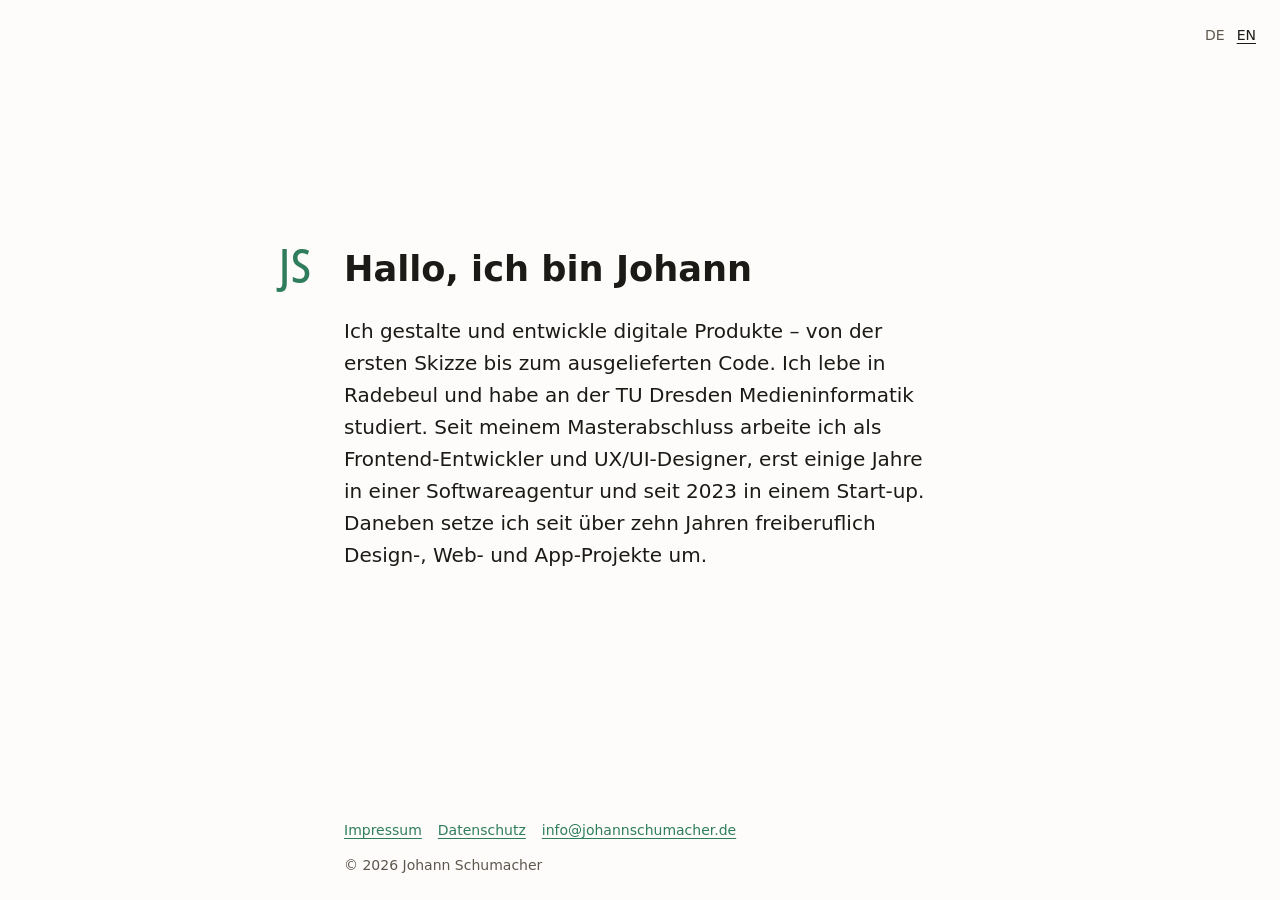
==== index.html @ 2c01b398 "Publish build from c7c50f4dec134aef6168270c4ef4e1b30b63b162" ====
<!DOCTYPE html><html lang="de"><head><meta charset="utf-8"><meta name="viewport" content="width=device-width, initial-scale=1"><title>Johann Schumacher — UX/UI-Design und Frontend-Entwicklung</title><meta name="description" content="Frontend-Entwickler und UX/UI-Designer aus Radebeul bei Dresden. Von der ersten Skizze bis zum ausgelieferten Code."><link rel="canonical" href="https://www.johannschumacher.de/"><link rel="alternate" hreflang="de" href="https://www.johannschumacher.de/"><link rel="alternate" hreflang="en" href="https://www.johannschumacher.de/en/"><link rel="alternate" hreflang="x-default" href="https://www.johannschumacher.de/"><meta property="og:type" content="website"><meta property="og:title" content="Johann Schumacher — UX/UI-Design und Frontend-Entwicklung"><meta property="og:description" content="Frontend-Entwickler und UX/UI-Designer aus Radebeul bei Dresden. Von der ersten Skizze bis zum ausgelieferten Code."><meta property="og:url" content="https://www.johannschumacher.de/"><meta property="og:locale" content="de_DE"><meta property="og:site_name" content="Johann Schumacher"><meta name="theme-color" content="#fdfcfa"><link rel="icon" href="/favicon.ico" sizes="32x32"><link rel="icon" href="/img/icon.png" type="image/png"><link rel="sitemap" href="/sitemap-index.xml"><link rel="preload" href="/fonts/josefin-sans-latin-var.woff2" as="font" type="font/woff2" crossorigin><link rel="preload" href="/fonts/open-sans-condensed-500-js.woff2" as="font" type="font/woff2" crossorigin><style>@font-face{font-family:Josefin Sans;src:url(/fonts/josefin-sans-latin-var.woff2)format("woff2-variations");font-weight:100 700;font-style:normal;font-display:swap}@font-face{font-family:Open Sans Condensed;src:url(/fonts/open-sans-condensed-500-js.woff2)format("woff2");font-weight:500;font-style:normal;font-display:swap}:root{color-scheme:light;--bg:#fdfcfa;--bg-subtle:#f2efe9;--fg:#1c1a17;--fg-muted:#5d574e;--accent:#2f7d5d;--accent-contrast:#fff;--rule:#ddd7cc;--mark-bg:#fff2b8;--mark-fg:#33302a;--rsd:#a8261c;--rsd-subtle:#f7e6e3;--shadow:#1c1a1759;--logo-size:3rem;--font-logo:"Open Sans Condensed", "Arial Narrow", sans-serif;--font-sans:"Josefin Sans", var(--font-system);--font-system:system-ui, -apple-system, "Segoe UI", Roboto, "Helvetica Neue", Arial, sans-serif;--measure:62ch;--step--1:.875rem;--step-0:1rem;--step-1:1.25rem;--step-2:1.6rem;--step-3:2.2rem;--space:1.5rem;--page-max:40rem}*,:before,:after{box-sizing:border-box}body{background:var(--bg);color:var(--fg);font-family:var(--font-sans);font-size:var(--step-0);flex-direction:column;min-height:100vh;margin:0;line-height:1.6;display:flex}h1,h2,h3{text-wrap:balance;margin:0;line-height:1.2}h1{font-size:var(--step-3)}h2{font-size:var(--step-2)}h3{font-size:var(--step-1)}p{margin:0}a{color:var(--accent);text-underline-offset:.2em}a:hover{text-decoration:none}:focus-visible{outline:2px solid var(--accent);outline-offset:3px}mark{background:var(--mark-bg);color:var(--mark-fg);padding:.1em .3em}.prose{max-width:var(--measure)}.wrap{width:100%;max-width:var(--page-max);padding-inline:var(--space);margin-inline:auto}.skip-link{inset-inline-start:-100vw;z-index:10;background:var(--accent);color:var(--accent-contrast);padding:.6rem 1rem;text-decoration:none;position:absolute;top:0}.skip-link:focus{inset-inline-start:0}.site-header{top:0;padding:var(--space);font-size:var(--step--1);position:absolute;inset-inline-end:0}nav ul{flex-wrap:wrap;gap:1rem;margin:0;padding:0;list-style:none;display:flex}main{padding-block:calc(var(--space) * 3) calc(var(--space) * 2);gap:calc(var(--space) * 2);flex-direction:column;flex:1;display:flex}main>*{width:100%}.stack{gap:var(--space);flex-direction:column;display:flex}.lead{font-size:var(--step-1)}.main--centered{justify-content:center}.logo{font-family:var(--font-logo);font-weight:500;font-size:var(--logo-size);letter-spacing:.02em;color:var(--accent);align-self:flex-start;line-height:1;text-decoration:none}@media (width>=60rem){main .wrap{position:relative}.logo{top:calc(var(--step-3) * .499 - var(--logo-size) * .531);position:absolute;inset-inline-end:calc(100% - var(--space) + 2rem)}}.detail-list{gap:.35rem var(--space);margin:0;display:grid}.detail-list dt{margin-top:.75rem;font-weight:600}.detail-list dt:first-child{margin-top:0}.detail-list dd{margin:0}@media (width>=40rem){.detail-list{grid-template-columns:minmax(12rem,auto) 1fr}.detail-list dt{margin-top:0}}.site-footer{padding-block:var(--space);color:var(--fg-muted);font-size:var(--step--1)}.site-footer .wrap{gap:.75rem var(--space);flex-wrap:wrap;justify-content:space-between;align-items:center;display:flex}.lang-switcher ul{gap:.75rem}.lang-switcher a{color:var(--fg)}.lang-switcher [aria-current=true]{color:var(--fg-muted)}@media (prefers-reduced-motion:reduce){*,:before,:after{transition-duration:.01ms!important;animation-duration:.01ms!important}}
</style></head><body><a class="skip-link" href="#main">Zum Inhalt springen</a><header class="site-header"><nav class="lang-switcher" aria-label="Sprache / Language"><ul><li><span aria-current="true" lang="de" title="Deutsch">DE</span></li><li><a href="/en/" lang="en" hreflang="en" title="English">EN</a></li></ul></nav></header><main id="main" class="main--centered"><div class="wrap stack"><span class="logo" aria-hidden="true">JS</span><section class="stack"><h1>Hallo, ich bin Johann</h1><p class="lead">Ich gestalte und entwickle digitale Produkte – von der ersten Skizze bis zum ausgelieferten Code. Ich lebe in Radebeul und habe an der TU&nbsp;Dresden Medieninformatik studiert. Seit meinem Masterabschluss arbeite ich als Frontend-Entwickler und UX/UI-Designer, erst einige Jahre in einer Softwareagentur und seit 2023 in einem Start-up. Daneben setze ich seit über zehn Jahren freiberuflich Design-, Web- und App-Projekte um.</p></section></div></main><footer class="site-footer"><div class="wrap"><nav aria-label="Fußzeile"><ul><li><a href="/impressum/">Impressum</a></li><li><a href="/datenschutz/">Datenschutz</a></li><li><a href="mailto:info@johannschumacher.de">info@johannschumacher.de</a></li></ul></nav><p>© 2026 Johann Schumacher</p></div></footer></body></html>
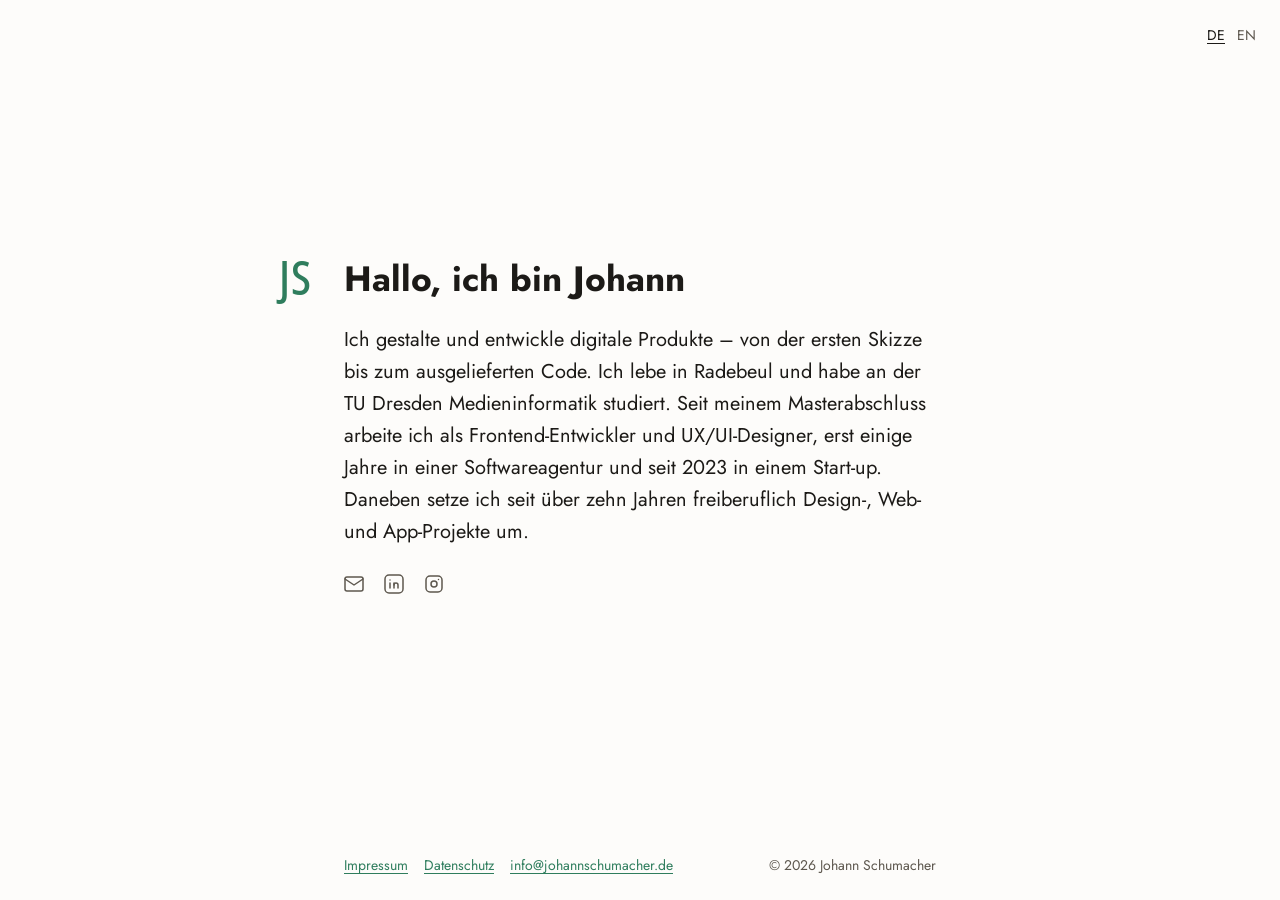
==== commit 0bdb05f5: "Publish build from 850538d6d1e17c95e70a28b42e2efdf4ee5ec304" ====
--- a/index.html
+++ b/index.html
@@ -1,2 +1,2 @@
-<!DOCTYPE html><html lang="de"><head><meta charset="utf-8"><meta name="viewport" content="width=device-width, initial-scale=1"><title>Johann Schumacher — UX/UI-Design und Frontend-Entwicklung</title><meta name="description" content="Frontend-Entwickler und UX/UI-Designer aus Radebeul bei Dresden. Von der ersten Skizze bis zum ausgelieferten Code."><link rel="canonical" href="https://www.johannschumacher.de/"><link rel="alternate" hreflang="de" href="https://www.johannschumacher.de/"><link rel="alternate" hreflang="en" href="https://www.johannschumacher.de/en/"><link rel="alternate" hreflang="x-default" href="https://www.johannschumacher.de/"><meta property="og:type" content="website"><meta property="og:title" content="Johann Schumacher — UX/UI-Design und Frontend-Entwicklung"><meta property="og:description" content="Frontend-Entwickler und UX/UI-Designer aus Radebeul bei Dresden. Von der ersten Skizze bis zum ausgelieferten Code."><meta property="og:url" content="https://www.johannschumacher.de/"><meta property="og:locale" content="de_DE"><meta property="og:site_name" content="Johann Schumacher"><meta name="theme-color" content="#fdfcfa"><link rel="icon" href="/favicon.ico" sizes="32x32"><link rel="icon" href="/img/icon.png" type="image/png"><link rel="sitemap" href="/sitemap-index.xml"><link rel="preload" href="/fonts/josefin-sans-latin-var.woff2" as="font" type="font/woff2" crossorigin><link rel="preload" href="/fonts/open-sans-condensed-500-js.woff2" as="font" type="font/woff2" crossorigin><style>@font-face{font-family:Josefin Sans;src:url(/fonts/josefin-sans-latin-var.woff2)format("woff2-variations");font-weight:100 700;font-style:normal;font-display:swap}@font-face{font-family:Open Sans Condensed;src:url(/fonts/open-sans-condensed-500-js.woff2)format("woff2");font-weight:500;font-style:normal;font-display:swap}:root{color-scheme:light;--bg:#fdfcfa;--bg-subtle:#f2efe9;--fg:#1c1a17;--fg-muted:#5d574e;--accent:#2f7d5d;--accent-contrast:#fff;--rule:#ddd7cc;--mark-bg:#fff2b8;--mark-fg:#33302a;--rsd:#a8261c;--rsd-subtle:#f7e6e3;--shadow:#1c1a1759;--logo-size:3rem;--font-logo:"Open Sans Condensed", "Arial Narrow", sans-serif;--font-sans:"Josefin Sans", var(--font-system);--font-system:system-ui, -apple-system, "Segoe UI", Roboto, "Helvetica Neue", Arial, sans-serif;--measure:62ch;--step--1:.875rem;--step-0:1rem;--step-1:1.25rem;--step-2:1.6rem;--step-3:2.2rem;--space:1.5rem;--page-max:40rem}*,:before,:after{box-sizing:border-box}body{background:var(--bg);color:var(--fg);font-family:var(--font-sans);font-size:var(--step-0);flex-direction:column;min-height:100vh;margin:0;line-height:1.6;display:flex}h1,h2,h3{text-wrap:balance;margin:0;line-height:1.2}h1{font-size:var(--step-3)}h2{font-size:var(--step-2)}h3{font-size:var(--step-1)}p{margin:0}a{color:var(--accent);text-underline-offset:.2em}a:hover{text-decoration:none}:focus-visible{outline:2px solid var(--accent);outline-offset:3px}mark{background:var(--mark-bg);color:var(--mark-fg);padding:.1em .3em}.prose{max-width:var(--measure)}.wrap{width:100%;max-width:var(--page-max);padding-inline:var(--space);margin-inline:auto}.skip-link{inset-inline-start:-100vw;z-index:10;background:var(--accent);color:var(--accent-contrast);padding:.6rem 1rem;text-decoration:none;position:absolute;top:0}.skip-link:focus{inset-inline-start:0}.site-header{top:0;padding:var(--space);font-size:var(--step--1);position:absolute;inset-inline-end:0}nav ul{flex-wrap:wrap;gap:1rem;margin:0;padding:0;list-style:none;display:flex}main{padding-block:calc(var(--space) * 3) calc(var(--space) * 2);gap:calc(var(--space) * 2);flex-direction:column;flex:1;display:flex}main>*{width:100%}.stack{gap:var(--space);flex-direction:column;display:flex}.lead{font-size:var(--step-1)}.main--centered{justify-content:center}.logo{font-family:var(--font-logo);font-weight:500;font-size:var(--logo-size);letter-spacing:.02em;color:var(--accent);align-self:flex-start;line-height:1;text-decoration:none}@media (width>=60rem){main .wrap{position:relative}.logo{top:calc(var(--step-3) * .499 - var(--logo-size) * .531);position:absolute;inset-inline-end:calc(100% - var(--space) + 2rem)}}.detail-list{gap:.35rem var(--space);margin:0;display:grid}.detail-list dt{margin-top:.75rem;font-weight:600}.detail-list dt:first-child{margin-top:0}.detail-list dd{margin:0}@media (width>=40rem){.detail-list{grid-template-columns:minmax(12rem,auto) 1fr}.detail-list dt{margin-top:0}}.site-footer{padding-block:var(--space);color:var(--fg-muted);font-size:var(--step--1)}.site-footer .wrap{gap:.75rem var(--space);flex-wrap:wrap;justify-content:space-between;align-items:center;display:flex}.lang-switcher ul{gap:.75rem}.lang-switcher a{color:var(--fg)}.lang-switcher [aria-current=true]{color:var(--fg-muted)}@media (prefers-reduced-motion:reduce){*,:before,:after{transition-duration:.01ms!important;animation-duration:.01ms!important}}
-</style></head><body><a class="skip-link" href="#main">Zum Inhalt springen</a><header class="site-header"><nav class="lang-switcher" aria-label="Sprache / Language"><ul><li><span aria-current="true" lang="de" title="Deutsch">DE</span></li><li><a href="/en/" lang="en" hreflang="en" title="English">EN</a></li></ul></nav></header><main id="main" class="main--centered"><div class="wrap stack"><span class="logo" aria-hidden="true">JS</span><section class="stack"><h1>Hallo, ich bin Johann</h1><p class="lead">Ich gestalte und entwickle digitale Produkte – von der ersten Skizze bis zum ausgelieferten Code. Ich lebe in Radebeul und habe an der TU&nbsp;Dresden Medieninformatik studiert. Seit meinem Masterabschluss arbeite ich als Frontend-Entwickler und UX/UI-Designer, erst einige Jahre in einer Softwareagentur und seit 2023 in einem Start-up. Daneben setze ich seit über zehn Jahren freiberuflich Design-, Web- und App-Projekte um.</p></section></div></main><footer class="site-footer"><div class="wrap"><nav aria-label="Fußzeile"><ul><li><a href="/impressum/">Impressum</a></li><li><a href="/datenschutz/">Datenschutz</a></li><li><a href="mailto:info@johannschumacher.de">info@johannschumacher.de</a></li></ul></nav><p>© 2026 Johann Schumacher</p></div></footer></body></html>+<!DOCTYPE html><html lang="de"><head><meta charset="utf-8"><meta name="viewport" content="width=device-width, initial-scale=1"><title>Johann Schumacher — UX/UI-Design und Frontend-Entwicklung</title><meta name="description" content="Frontend-Entwickler und UX/UI-Designer aus Radebeul bei Dresden. Von der ersten Skizze bis zum ausgelieferten Code."><link rel="canonical" href="https://www.johannschumacher.de/"><link rel="alternate" hreflang="de" href="https://www.johannschumacher.de/"><link rel="alternate" hreflang="en" href="https://www.johannschumacher.de/en/"><link rel="alternate" hreflang="x-default" href="https://www.johannschumacher.de/"><meta property="og:type" content="website"><meta property="og:title" content="Johann Schumacher — UX/UI-Design und Frontend-Entwicklung"><meta property="og:description" content="Frontend-Entwickler und UX/UI-Designer aus Radebeul bei Dresden. Von der ersten Skizze bis zum ausgelieferten Code."><meta property="og:url" content="https://www.johannschumacher.de/"><meta property="og:locale" content="de_DE"><meta property="og:site_name" content="Johann Schumacher"><meta name="theme-color" content="#fdfcfa"><link rel="icon" href="/favicon.ico" sizes="32x32"><link rel="icon" href="/img/icon.png" type="image/png"><link rel="sitemap" href="/sitemap-index.xml"><link rel="preload" href="/fonts/jost-latin-var.woff2" as="font" type="font/woff2" crossorigin><link rel="preload" href="/fonts/open-sans-condensed-500-js.woff2" as="font" type="font/woff2" crossorigin><style>@font-face{font-family:Jost;src:url(/fonts/jost-latin-var.woff2)format("woff2-variations");font-weight:100 900;font-style:normal;font-display:swap}@font-face{font-family:Open Sans Condensed;src:url(/fonts/open-sans-condensed-500-js.woff2)format("woff2");font-weight:500;font-style:normal;font-display:swap}:root{color-scheme:light;--bg:#fdfcfa;--bg-subtle:#f2efe9;--fg:#1c1a17;--fg-muted:#5d574e;--accent:#2f7d5d;--accent-contrast:#fff;--rule:#ddd7cc;--mark-bg:#fff2b8;--mark-fg:#33302a;--rsd:#a8261c;--rsd-subtle:#f7e6e3;--shadow:#1c1a1759;--logo-size:3rem;--font-logo:"Open Sans Condensed", "Arial Narrow", sans-serif;--font-sans:"Jost", var(--font-system);--font-system:system-ui, -apple-system, "Segoe UI", Roboto, "Helvetica Neue", Arial, sans-serif;--measure:62ch;--step--1:.875rem;--step-0:1rem;--step-1:1.25rem;--step-2:1.6rem;--step-3:2.2rem;--space:1.5rem;--page-max:40rem}*,:before,:after{box-sizing:border-box}body{background:var(--bg);color:var(--fg);font-family:var(--font-sans);font-size:var(--step-0);flex-direction:column;min-height:100vh;margin:0;line-height:1.6;display:flex}h1,h2,h3{text-wrap:balance;margin:0;line-height:1.2}h1{font-size:var(--step-3)}h2{font-size:var(--step-2)}h3{font-size:var(--step-1)}p{margin:0}a{color:var(--accent);text-underline-offset:.2em}a:hover{text-decoration:none}:focus-visible{outline:2px solid var(--accent);outline-offset:3px}mark{background:var(--mark-bg);color:var(--mark-fg);padding:.1em .3em}.prose{max-width:var(--measure)}.wrap{width:100%;max-width:var(--page-max);padding-inline:var(--space);margin-inline:auto}.skip-link{inset-inline-start:-100vw;z-index:10;background:var(--accent);color:var(--accent-contrast);padding:.6rem 1rem;text-decoration:none;position:absolute;top:0}.skip-link:focus{inset-inline-start:0}.site-header{top:0;padding:var(--space);font-size:var(--step--1);position:absolute;inset-inline-end:0}nav ul{flex-wrap:wrap;gap:1rem;margin:0;padding:0;list-style:none;display:flex}main{padding-block:calc(var(--space) * 3) calc(var(--space) * 2);gap:calc(var(--space) * 2);flex-direction:column;flex:1;display:flex}main>*{width:100%}.stack{gap:var(--space);flex-direction:column;display:flex}.lead{font-size:var(--step-1)}.main--centered{justify-content:center}.logo{font-family:var(--font-logo);font-weight:500;font-size:var(--logo-size);letter-spacing:.02em;color:var(--accent);align-self:flex-start;line-height:1;text-decoration:none}@media (width>=60rem){main .wrap{position:relative}.logo{top:calc(var(--step-3) * .598 - var(--logo-size) * .531);position:absolute;inset-inline-end:calc(100% - var(--space) + 2rem)}}.detail-list{gap:.35rem var(--space);margin:0;display:grid}.detail-list dt{margin-top:.75rem;font-weight:600}.detail-list dt:first-child{margin-top:0}.detail-list dd{margin:0}@media (width>=40rem){.detail-list{grid-template-columns:minmax(12rem,auto) 1fr}.detail-list dt{margin-top:0}}.site-footer{padding-block:var(--space);color:var(--fg-muted);font-size:var(--step--1)}.site-footer .wrap{gap:.75rem var(--space);flex-wrap:wrap;justify-content:space-between;align-items:center;display:flex}.social-links{margin:0;gap:1rem;margin-inline-start:-.125rem;padding:0;list-style:none;display:flex}.social-links a{color:var(--fg-muted);transition:color .15s;display:block}.social-links a:hover{color:var(--fg)}.social-links svg{width:1.5rem;height:1.5rem;display:block}.lang-switcher ul{gap:.75rem}.lang-switcher a{color:var(--fg-muted);text-decoration:none}.lang-switcher a:hover{color:var(--fg)}.lang-switcher [aria-current=true]{color:var(--fg);text-underline-offset:.2em;text-decoration:underline}@media (prefers-reduced-motion:reduce){*,:before,:after{transition-duration:.01ms!important;animation-duration:.01ms!important}}
+</style></head><body><a class="skip-link" href="#main">Zum Inhalt springen</a><header class="site-header"><nav class="lang-switcher" aria-label="Sprache / Language"><ul><li><span aria-current="true" lang="de" title="Deutsch">DE</span></li><li><a href="/en/" lang="en" hreflang="en" title="English">EN</a></li></ul></nav></header><main id="main" class="main--centered"><div class="wrap stack"><span class="logo" aria-hidden="true">JS</span><section class="stack"><h1>Hallo, ich bin Johann</h1><p class="lead">Ich gestalte und entwickle digitale Produkte – von der ersten Skizze bis zum ausgelieferten Code. Ich lebe in Radebeul und habe an der TU&nbsp;Dresden Medieninformatik studiert. Seit meinem Masterabschluss arbeite ich als Frontend-Entwickler und UX/UI-Designer, erst einige Jahre in einer Softwareagentur und seit 2023 in einem Start-up. Daneben setze ich seit über zehn Jahren freiberuflich Design-, Web- und App-Projekte um.</p><ul class="social-links"><li><a href="mailto:info@johannschumacher.de" aria-label="E-Mail an info@johannschumacher.de" title="E-Mail an info@johannschumacher.de"><svg xmlns="http://www.w3.org/2000/svg" viewBox="0 0 24 24" fill="none" stroke="currentColor" stroke-width="1.5" stroke-linecap="round" stroke-linejoin="round" aria-hidden="true"><path d="M3 7a2 2 0 0 1 2 -2h14a2 2 0 0 1 2 2v10a2 2 0 0 1 -2 2h-14a2 2 0 0 1 -2 -2v-10"></path><path d="M3 7l9 6l9 -6"></path></svg></a></li><li><a href="https://de.linkedin.com/in/johann-schumacher-719b49a2" aria-label="LinkedIn" title="LinkedIn" rel="me"><svg xmlns="http://www.w3.org/2000/svg" viewBox="0 0 24 24" fill="none" stroke="currentColor" stroke-width="1.5" stroke-linecap="round" stroke-linejoin="round" aria-hidden="true"><path d="M8 11v5"></path><path d="M8 8v.01"></path><path d="M12 16v-5"></path><path d="M16 16v-3a2 2 0 1 0 -4 0"></path><path d="M3 7a4 4 0 0 1 4 -4h10a4 4 0 0 1 4 4v10a4 4 0 0 1 -4 4h-10a4 4 0 0 1 -4 -4l0 -10"></path></svg></a></li><li><a href="https://www.instagram.com/jsjohann/" aria-label="Instagram" title="Instagram" rel="me"><svg xmlns="http://www.w3.org/2000/svg" viewBox="0 0 24 24" fill="none" stroke="currentColor" stroke-width="1.5" stroke-linecap="round" stroke-linejoin="round" aria-hidden="true"><path d="M4 8a4 4 0 0 1 4 -4h8a4 4 0 0 1 4 4v8a4 4 0 0 1 -4 4h-8a4 4 0 0 1 -4 -4l0 -8"></path><path d="M9 12a3 3 0 1 0 6 0a3 3 0 0 0 -6 0"></path><path d="M16.5 7.5v.01"></path></svg></a></li></ul></section></div></main><footer class="site-footer"><div class="wrap"><nav aria-label="Fußzeile"><ul><li><a href="/impressum/">Impressum</a></li><li><a href="/datenschutz/">Datenschutz</a></li><li><a href="mailto:info@johannschumacher.de">info@johannschumacher.de</a></li></ul></nav><p>© 2026 Johann Schumacher</p></div></footer></body></html>
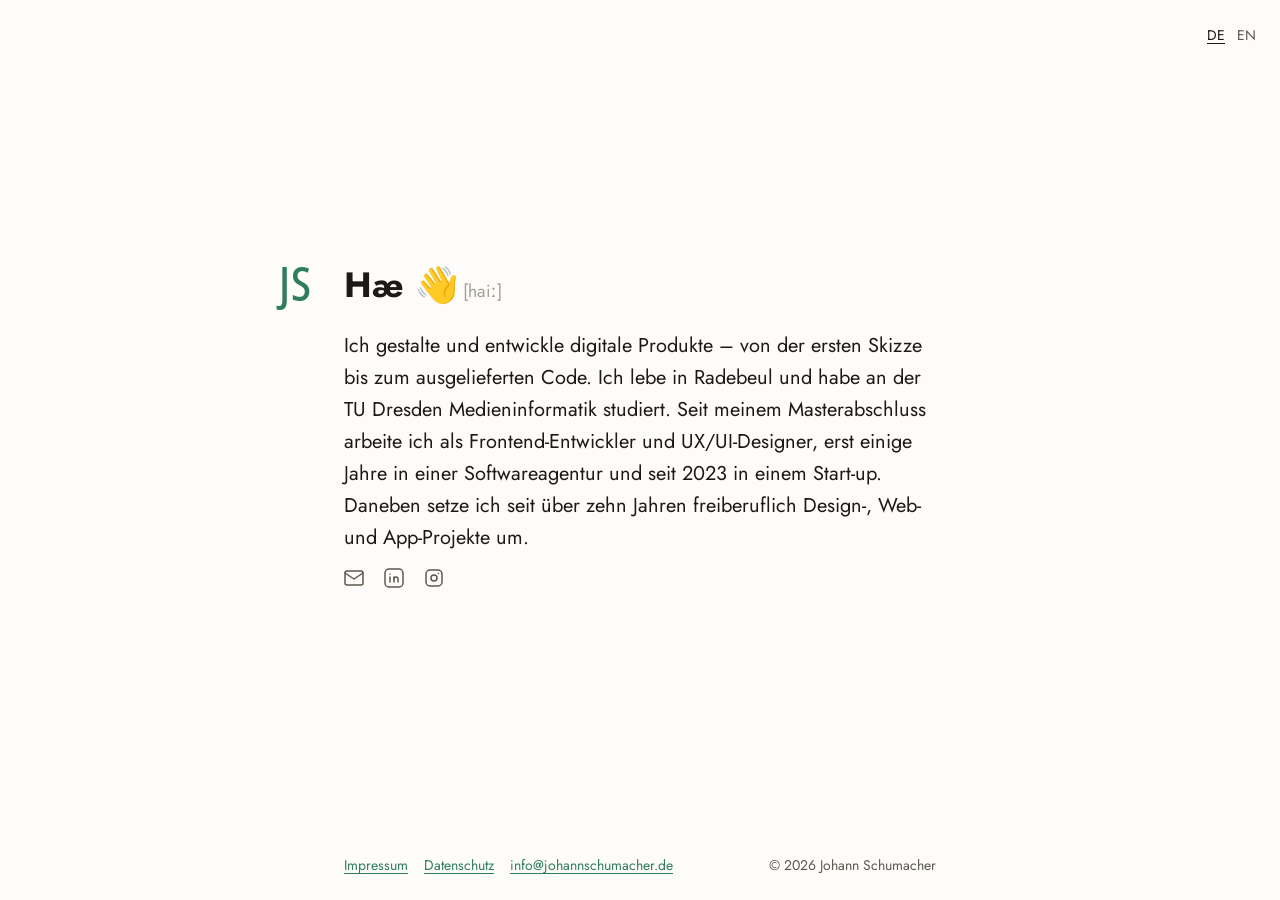
==== commit b8984564: "Publish build from 541ad017053b68c0dfe569be8833b199cd910e8e" ====
--- a/index.html
+++ b/index.html
@@ -1,2 +1,2 @@
-<!DOCTYPE html><html lang="de"><head><meta charset="utf-8"><meta name="viewport" content="width=device-width, initial-scale=1"><title>Johann Schumacher — UX/UI-Design und Frontend-Entwicklung</title><meta name="description" content="Frontend-Entwickler und UX/UI-Designer aus Radebeul bei Dresden. Von der ersten Skizze bis zum ausgelieferten Code."><link rel="canonical" href="https://www.johannschumacher.de/"><link rel="alternate" hreflang="de" href="https://www.johannschumacher.de/"><link rel="alternate" hreflang="en" href="https://www.johannschumacher.de/en/"><link rel="alternate" hreflang="x-default" href="https://www.johannschumacher.de/"><meta property="og:type" content="website"><meta property="og:title" content="Johann Schumacher — UX/UI-Design und Frontend-Entwicklung"><meta property="og:description" content="Frontend-Entwickler und UX/UI-Designer aus Radebeul bei Dresden. Von der ersten Skizze bis zum ausgelieferten Code."><meta property="og:url" content="https://www.johannschumacher.de/"><meta property="og:locale" content="de_DE"><meta property="og:site_name" content="Johann Schumacher"><meta name="theme-color" content="#fdfcfa"><link rel="icon" href="/favicon.ico" sizes="32x32"><link rel="icon" href="/img/icon.png" type="image/png"><link rel="sitemap" href="/sitemap-index.xml"><link rel="preload" href="/fonts/jost-latin-var.woff2" as="font" type="font/woff2" crossorigin><link rel="preload" href="/fonts/open-sans-condensed-500-js.woff2" as="font" type="font/woff2" crossorigin><style>@font-face{font-family:Jost;src:url(/fonts/jost-latin-var.woff2)format("woff2-variations");font-weight:100 900;font-style:normal;font-display:swap}@font-face{font-family:Open Sans Condensed;src:url(/fonts/open-sans-condensed-500-js.woff2)format("woff2");font-weight:500;font-style:normal;font-display:swap}:root{color-scheme:light;--bg:#fdfcfa;--bg-subtle:#f2efe9;--fg:#1c1a17;--fg-muted:#5d574e;--accent:#2f7d5d;--accent-contrast:#fff;--rule:#ddd7cc;--mark-bg:#fff2b8;--mark-fg:#33302a;--rsd:#a8261c;--rsd-subtle:#f7e6e3;--shadow:#1c1a1759;--logo-size:3rem;--font-logo:"Open Sans Condensed", "Arial Narrow", sans-serif;--font-sans:"Jost", var(--font-system);--font-system:system-ui, -apple-system, "Segoe UI", Roboto, "Helvetica Neue", Arial, sans-serif;--measure:62ch;--step--1:.875rem;--step-0:1rem;--step-1:1.25rem;--step-2:1.6rem;--step-3:2.2rem;--space:1.5rem;--page-max:40rem}*,:before,:after{box-sizing:border-box}body{background:var(--bg);color:var(--fg);font-family:var(--font-sans);font-size:var(--step-0);flex-direction:column;min-height:100vh;margin:0;line-height:1.6;display:flex}h1,h2,h3{text-wrap:balance;margin:0;line-height:1.2}h1{font-size:var(--step-3)}h2{font-size:var(--step-2)}h3{font-size:var(--step-1)}p{margin:0}a{color:var(--accent);text-underline-offset:.2em}a:hover{text-decoration:none}:focus-visible{outline:2px solid var(--accent);outline-offset:3px}mark{background:var(--mark-bg);color:var(--mark-fg);padding:.1em .3em}.prose{max-width:var(--measure)}.wrap{width:100%;max-width:var(--page-max);padding-inline:var(--space);margin-inline:auto}.skip-link{inset-inline-start:-100vw;z-index:10;background:var(--accent);color:var(--accent-contrast);padding:.6rem 1rem;text-decoration:none;position:absolute;top:0}.skip-link:focus{inset-inline-start:0}.site-header{top:0;padding:var(--space);font-size:var(--step--1);position:absolute;inset-inline-end:0}nav ul{flex-wrap:wrap;gap:1rem;margin:0;padding:0;list-style:none;display:flex}main{padding-block:calc(var(--space) * 3) calc(var(--space) * 2);gap:calc(var(--space) * 2);flex-direction:column;flex:1;display:flex}main>*{width:100%}.stack{gap:var(--space);flex-direction:column;display:flex}.lead{font-size:var(--step-1)}.main--centered{justify-content:center}.logo{font-family:var(--font-logo);font-weight:500;font-size:var(--logo-size);letter-spacing:.02em;color:var(--accent);align-self:flex-start;line-height:1;text-decoration:none}@media (width>=60rem){main .wrap{position:relative}.logo{top:calc(var(--step-3) * .598 - var(--logo-size) * .531);position:absolute;inset-inline-end:calc(100% - var(--space) + 2rem)}}.detail-list{gap:.35rem var(--space);margin:0;display:grid}.detail-list dt{margin-top:.75rem;font-weight:600}.detail-list dt:first-child{margin-top:0}.detail-list dd{margin:0}@media (width>=40rem){.detail-list{grid-template-columns:minmax(12rem,auto) 1fr}.detail-list dt{margin-top:0}}.site-footer{padding-block:var(--space);color:var(--fg-muted);font-size:var(--step--1)}.site-footer .wrap{gap:.75rem var(--space);flex-wrap:wrap;justify-content:space-between;align-items:center;display:flex}.social-links{margin:0;gap:1rem;margin-inline-start:-.125rem;padding:0;list-style:none;display:flex}.social-links a{color:var(--fg-muted);transition:color .15s;display:block}.social-links a:hover{color:var(--fg)}.social-links svg{width:1.5rem;height:1.5rem;display:block}.lang-switcher ul{gap:.75rem}.lang-switcher a{color:var(--fg-muted);text-decoration:none}.lang-switcher a:hover{color:var(--fg)}.lang-switcher [aria-current=true]{color:var(--fg);text-underline-offset:.2em;text-decoration:underline}@media (prefers-reduced-motion:reduce){*,:before,:after{transition-duration:.01ms!important;animation-duration:.01ms!important}}
-</style></head><body><a class="skip-link" href="#main">Zum Inhalt springen</a><header class="site-header"><nav class="lang-switcher" aria-label="Sprache / Language"><ul><li><span aria-current="true" lang="de" title="Deutsch">DE</span></li><li><a href="/en/" lang="en" hreflang="en" title="English">EN</a></li></ul></nav></header><main id="main" class="main--centered"><div class="wrap stack"><span class="logo" aria-hidden="true">JS</span><section class="stack"><h1>Hallo, ich bin Johann</h1><p class="lead">Ich gestalte und entwickle digitale Produkte – von der ersten Skizze bis zum ausgelieferten Code. Ich lebe in Radebeul und habe an der TU&nbsp;Dresden Medieninformatik studiert. Seit meinem Masterabschluss arbeite ich als Frontend-Entwickler und UX/UI-Designer, erst einige Jahre in einer Softwareagentur und seit 2023 in einem Start-up. Daneben setze ich seit über zehn Jahren freiberuflich Design-, Web- und App-Projekte um.</p><ul class="social-links"><li><a href="mailto:info@johannschumacher.de" aria-label="E-Mail an info@johannschumacher.de" title="E-Mail an info@johannschumacher.de"><svg xmlns="http://www.w3.org/2000/svg" viewBox="0 0 24 24" fill="none" stroke="currentColor" stroke-width="1.5" stroke-linecap="round" stroke-linejoin="round" aria-hidden="true"><path d="M3 7a2 2 0 0 1 2 -2h14a2 2 0 0 1 2 2v10a2 2 0 0 1 -2 2h-14a2 2 0 0 1 -2 -2v-10"></path><path d="M3 7l9 6l9 -6"></path></svg></a></li><li><a href="https://de.linkedin.com/in/johann-schumacher-719b49a2" aria-label="LinkedIn" title="LinkedIn" rel="me"><svg xmlns="http://www.w3.org/2000/svg" viewBox="0 0 24 24" fill="none" stroke="currentColor" stroke-width="1.5" stroke-linecap="round" stroke-linejoin="round" aria-hidden="true"><path d="M8 11v5"></path><path d="M8 8v.01"></path><path d="M12 16v-5"></path><path d="M16 16v-3a2 2 0 1 0 -4 0"></path><path d="M3 7a4 4 0 0 1 4 -4h10a4 4 0 0 1 4 4v10a4 4 0 0 1 -4 4h-10a4 4 0 0 1 -4 -4l0 -10"></path></svg></a></li><li><a href="https://www.instagram.com/jsjohann/" aria-label="Instagram" title="Instagram" rel="me"><svg xmlns="http://www.w3.org/2000/svg" viewBox="0 0 24 24" fill="none" stroke="currentColor" stroke-width="1.5" stroke-linecap="round" stroke-linejoin="round" aria-hidden="true"><path d="M4 8a4 4 0 0 1 4 -4h8a4 4 0 0 1 4 4v8a4 4 0 0 1 -4 4h-8a4 4 0 0 1 -4 -4l0 -8"></path><path d="M9 12a3 3 0 1 0 6 0a3 3 0 0 0 -6 0"></path><path d="M16.5 7.5v.01"></path></svg></a></li></ul></section></div></main><footer class="site-footer"><div class="wrap"><nav aria-label="Fußzeile"><ul><li><a href="/impressum/">Impressum</a></li><li><a href="/datenschutz/">Datenschutz</a></li><li><a href="mailto:info@johannschumacher.de">info@johannschumacher.de</a></li></ul></nav><p>© 2026 Johann Schumacher</p></div></footer></body></html>+<!DOCTYPE html><html lang="de"><head><meta charset="utf-8"><meta name="viewport" content="width=device-width, initial-scale=1"><title>Johann Schumacher — UX/UI-Design und Frontend-Entwicklung</title><meta name="description" content="Frontend-Entwickler und UX/UI-Designer aus Radebeul bei Dresden. Von der ersten Skizze bis zum ausgelieferten Code."><link rel="canonical" href="https://www.johannschumacher.de/"><link rel="alternate" hreflang="de" href="https://www.johannschumacher.de/"><link rel="alternate" hreflang="en" href="https://www.johannschumacher.de/en/"><link rel="alternate" hreflang="x-default" href="https://www.johannschumacher.de/"><meta property="og:type" content="website"><meta property="og:title" content="Johann Schumacher — UX/UI-Design und Frontend-Entwicklung"><meta property="og:description" content="Frontend-Entwickler und UX/UI-Designer aus Radebeul bei Dresden. Von der ersten Skizze bis zum ausgelieferten Code."><meta property="og:url" content="https://www.johannschumacher.de/"><meta property="og:locale" content="de_DE"><meta property="og:site_name" content="Johann Schumacher"><meta name="theme-color" content="#fdfcfa"><link rel="icon" href="/favicon.ico" sizes="32x32"><link rel="icon" href="/img/icon.png" type="image/png"><link rel="sitemap" href="/sitemap-index.xml"><link rel="preload" href="/fonts/jost-latin-var.woff2" as="font" type="font/woff2" crossorigin><link rel="preload" href="/fonts/open-sans-condensed-500-js.woff2" as="font" type="font/woff2" crossorigin><style>@font-face{font-family:Jost;src:url(/fonts/jost-latin-var.woff2)format("woff2-variations");font-weight:100 900;font-style:normal;font-display:swap}@font-face{font-family:Open Sans Condensed;src:url(/fonts/open-sans-condensed-500-js.woff2)format("woff2");font-weight:500;font-style:normal;font-display:swap}:root{color-scheme:light;--bg:#fdfcfa;--bg-subtle:#f2efe9;--fg:#1c1a17;--fg-muted:#5d574e;--fg-subtle:#a59e93;--accent:#2f7d5d;--accent-contrast:#fff;--rule:#ddd7cc;--mark-bg:#fff2b8;--mark-fg:#33302a;--rsd:#a8261c;--rsd-subtle:#f7e6e3;--shadow:#1c1a1759;--logo-size:3rem;--font-logo:"Open Sans Condensed", "Arial Narrow", sans-serif;--font-sans:"Jost", var(--font-system);--font-system:system-ui, -apple-system, "Segoe UI", Roboto, "Helvetica Neue", Arial, sans-serif;--measure:62ch;--step--1:.875rem;--step-0:1rem;--step-1:1.25rem;--step-2:1.6rem;--step-3:2.2rem;--space:1.5rem;--page-max:40rem}*,:before,:after{box-sizing:border-box}body{background:var(--bg);color:var(--fg);font-family:var(--font-sans);font-size:var(--step-0);flex-direction:column;min-height:100vh;margin:0;line-height:1.6;display:flex}h1,h2,h3{text-wrap:balance;margin:0;line-height:1.2}h1{font-size:var(--step-3)}h2{font-size:var(--step-2)}h3{font-size:var(--step-1)}p{margin:0}a{color:var(--accent);text-underline-offset:.2em}a:hover{text-decoration:none}:focus-visible{outline:2px solid var(--accent);outline-offset:3px}mark{background:var(--mark-bg);color:var(--mark-fg);padding:.1em .3em}.prose{max-width:var(--measure)}.wrap{width:100%;max-width:var(--page-max);padding-inline:var(--space);margin-inline:auto}.skip-link{inset-inline-start:-100vw;z-index:10;background:var(--accent);color:var(--accent-contrast);padding:.6rem 1rem;text-decoration:none;position:absolute;top:0}.skip-link:focus{inset-inline-start:0}.site-header{top:0;padding:var(--space);font-size:var(--step--1);position:absolute;inset-inline-end:0}nav ul{flex-wrap:wrap;gap:1rem;margin:0;padding:0;list-style:none;display:flex}main{padding-block:calc(var(--space) * 3) calc(var(--space) * 2);gap:calc(var(--space) * 2);flex-direction:column;flex:1;display:flex}main>*{width:100%}.stack{gap:var(--space);flex-direction:column;display:flex}.lead{font-size:var(--step-1)}.pronunciation{color:var(--fg-subtle);letter-spacing:.02em;margin-inline-start:.2em;font-size:.5em;font-weight:400}.main--centered{justify-content:center}.logo{font-family:var(--font-logo);font-weight:500;font-size:var(--logo-size);letter-spacing:.02em;color:var(--accent);align-self:flex-start;line-height:1;text-decoration:none}@media (width>=60rem){main .wrap{position:relative}.logo{top:calc(var(--step-3) * .598 - var(--logo-size) * .531);position:absolute;inset-inline-end:calc(100% - var(--space) + 2rem)}}.detail-list{gap:.35rem var(--space);margin:0;display:grid}.detail-list dt{margin-top:.75rem;font-weight:600}.detail-list dt:first-child{margin-top:0}.detail-list dd{margin:0}@media (width>=40rem){.detail-list{grid-template-columns:minmax(12rem,auto) 1fr}.detail-list dt{margin-top:0}}.site-footer{padding-block:var(--space);color:var(--fg-muted);font-size:var(--step--1)}.site-footer .wrap{gap:.75rem var(--space);flex-wrap:wrap;justify-content:space-between;align-items:center;display:flex}.social-links{margin:0;gap:1rem;margin-block-start:calc(var(--space) * -.5);margin-inline-start:-.125rem;padding:0;list-style:none;display:flex}.social-links a{color:var(--fg-muted);transition:color .15s;display:block}.social-links a:hover{color:var(--fg)}.social-links svg{width:1.5rem;height:1.5rem;display:block}.lang-switcher ul{gap:.75rem}.lang-switcher a{color:var(--fg-muted);text-decoration:none}.lang-switcher a:hover{color:var(--fg)}.lang-switcher [aria-current=true]{color:var(--fg);text-underline-offset:.2em;text-decoration:underline}@media (prefers-reduced-motion:reduce){*,:before,:after{transition-duration:.01ms!important;animation-duration:.01ms!important}}
+</style></head><body><a class="skip-link" href="#main">Zum Inhalt springen</a><header class="site-header"><nav class="lang-switcher" aria-label="Sprache / Language"><ul><li><span aria-current="true" lang="de" title="Deutsch">DE</span></li><li><a href="/en/" lang="en" hreflang="en" title="English">EN</a></li></ul></nav></header><main id="main" class="main--centered"><div class="wrap stack"><span class="logo" aria-hidden="true">JS</span><section class="stack"><h1><span lang="is" title="Isländisch für „Hallo“">Hæ</span> 👋<span class="pronunciation" aria-hidden="true">[haiː]</span></h1><p class="lead">Ich gestalte und entwickle digitale Produkte – von der ersten Skizze bis zum ausgelieferten Code. Ich lebe in Radebeul und habe an der TU&nbsp;Dresden Medieninformatik studiert. Seit meinem Masterabschluss arbeite ich als Frontend-Entwickler und UX/UI-Designer, erst einige Jahre in einer Softwareagentur und seit 2023 in einem Start-up. Daneben setze ich seit über zehn Jahren freiberuflich Design-, Web- und App-Projekte um.</p><ul class="social-links"><li><a href="mailto:info@johannschumacher.de" aria-label="E-Mail an info@johannschumacher.de" title="E-Mail an info@johannschumacher.de"><svg xmlns="http://www.w3.org/2000/svg" viewBox="0 0 24 24" fill="none" stroke="currentColor" stroke-width="1.5" stroke-linecap="round" stroke-linejoin="round" aria-hidden="true"><path d="M3 7a2 2 0 0 1 2 -2h14a2 2 0 0 1 2 2v10a2 2 0 0 1 -2 2h-14a2 2 0 0 1 -2 -2v-10"></path><path d="M3 7l9 6l9 -6"></path></svg></a></li><li><a href="https://de.linkedin.com/in/johann-schumacher-719b49a2" aria-label="LinkedIn (öffnet in neuem Tab)" title="LinkedIn" target="_blank" rel="me noopener"><svg xmlns="http://www.w3.org/2000/svg" viewBox="0 0 24 24" fill="none" stroke="currentColor" stroke-width="1.5" stroke-linecap="round" stroke-linejoin="round" aria-hidden="true"><path d="M8 11v5"></path><path d="M8 8v.01"></path><path d="M12 16v-5"></path><path d="M16 16v-3a2 2 0 1 0 -4 0"></path><path d="M3 7a4 4 0 0 1 4 -4h10a4 4 0 0 1 4 4v10a4 4 0 0 1 -4 4h-10a4 4 0 0 1 -4 -4l0 -10"></path></svg></a></li><li><a href="https://www.instagram.com/jsjohann/" aria-label="Instagram (öffnet in neuem Tab)" title="Instagram" target="_blank" rel="me noopener"><svg xmlns="http://www.w3.org/2000/svg" viewBox="0 0 24 24" fill="none" stroke="currentColor" stroke-width="1.5" stroke-linecap="round" stroke-linejoin="round" aria-hidden="true"><path d="M4 8a4 4 0 0 1 4 -4h8a4 4 0 0 1 4 4v8a4 4 0 0 1 -4 4h-8a4 4 0 0 1 -4 -4l0 -8"></path><path d="M9 12a3 3 0 1 0 6 0a3 3 0 0 0 -6 0"></path><path d="M16.5 7.5v.01"></path></svg></a></li></ul></section></div></main><footer class="site-footer"><div class="wrap"><nav aria-label="Fußzeile"><ul><li><a href="/impressum/">Impressum</a></li><li><a href="/datenschutz/">Datenschutz</a></li><li><a href="mailto:info@johannschumacher.de">info@johannschumacher.de</a></li></ul></nav><p>© 2026 Johann Schumacher</p></div></footer></body></html>
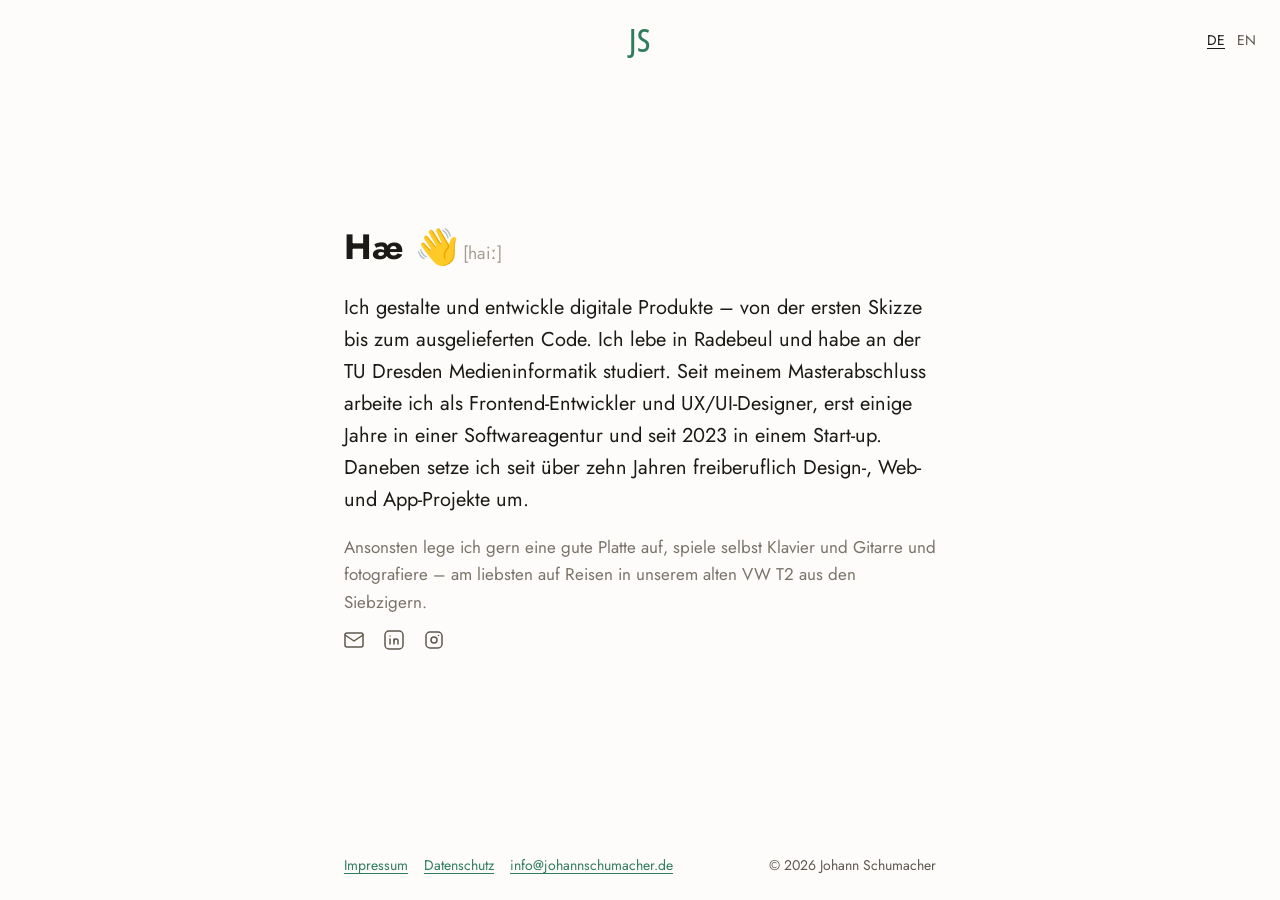
==== commit 3f11c85c: "Publish build from 73444e0b9d067107a1f433c1ef52504e5b6b96a9" ====
--- a/index.html
+++ b/index.html
@@ -1,2 +1,2 @@
-<!DOCTYPE html><html lang="de"><head><meta charset="utf-8"><meta name="viewport" content="width=device-width, initial-scale=1"><title>Johann Schumacher — UX/UI-Design und Frontend-Entwicklung</title><meta name="description" content="Frontend-Entwickler und UX/UI-Designer aus Radebeul bei Dresden. Von der ersten Skizze bis zum ausgelieferten Code."><link rel="canonical" href="https://www.johannschumacher.de/"><link rel="alternate" hreflang="de" href="https://www.johannschumacher.de/"><link rel="alternate" hreflang="en" href="https://www.johannschumacher.de/en/"><link rel="alternate" hreflang="x-default" href="https://www.johannschumacher.de/"><meta property="og:type" content="website"><meta property="og:title" content="Johann Schumacher — UX/UI-Design und Frontend-Entwicklung"><meta property="og:description" content="Frontend-Entwickler und UX/UI-Designer aus Radebeul bei Dresden. Von der ersten Skizze bis zum ausgelieferten Code."><meta property="og:url" content="https://www.johannschumacher.de/"><meta property="og:locale" content="de_DE"><meta property="og:site_name" content="Johann Schumacher"><meta name="theme-color" content="#fdfcfa"><link rel="icon" href="/favicon.ico" sizes="32x32"><link rel="icon" href="/img/icon.png" type="image/png"><link rel="sitemap" href="/sitemap-index.xml"><link rel="preload" href="/fonts/jost-latin-var.woff2" as="font" type="font/woff2" crossorigin><link rel="preload" href="/fonts/open-sans-condensed-500-js.woff2" as="font" type="font/woff2" crossorigin><style>@font-face{font-family:Jost;src:url(/fonts/jost-latin-var.woff2)format("woff2-variations");font-weight:100 900;font-style:normal;font-display:swap}@font-face{font-family:Open Sans Condensed;src:url(/fonts/open-sans-condensed-500-js.woff2)format("woff2");font-weight:500;font-style:normal;font-display:swap}:root{color-scheme:light;--bg:#fdfcfa;--bg-subtle:#f2efe9;--fg:#1c1a17;--fg-muted:#5d574e;--fg-subtle:#a59e93;--accent:#2f7d5d;--accent-contrast:#fff;--rule:#ddd7cc;--mark-bg:#fff2b8;--mark-fg:#33302a;--rsd:#a8261c;--rsd-subtle:#f7e6e3;--shadow:#1c1a1759;--logo-size:3rem;--font-logo:"Open Sans Condensed", "Arial Narrow", sans-serif;--font-sans:"Jost", var(--font-system);--font-system:system-ui, -apple-system, "Segoe UI", Roboto, "Helvetica Neue", Arial, sans-serif;--measure:62ch;--step--1:.875rem;--step-0:1rem;--step-1:1.25rem;--step-2:1.6rem;--step-3:2.2rem;--space:1.5rem;--page-max:40rem}*,:before,:after{box-sizing:border-box}body{background:var(--bg);color:var(--fg);font-family:var(--font-sans);font-size:var(--step-0);flex-direction:column;min-height:100vh;margin:0;line-height:1.6;display:flex}h1,h2,h3{text-wrap:balance;margin:0;line-height:1.2}h1{font-size:var(--step-3)}h2{font-size:var(--step-2)}h3{font-size:var(--step-1)}p{margin:0}a{color:var(--accent);text-underline-offset:.2em}a:hover{text-decoration:none}:focus-visible{outline:2px solid var(--accent);outline-offset:3px}mark{background:var(--mark-bg);color:var(--mark-fg);padding:.1em .3em}.prose{max-width:var(--measure)}.wrap{width:100%;max-width:var(--page-max);padding-inline:var(--space);margin-inline:auto}.skip-link{inset-inline-start:-100vw;z-index:10;background:var(--accent);color:var(--accent-contrast);padding:.6rem 1rem;text-decoration:none;position:absolute;top:0}.skip-link:focus{inset-inline-start:0}.site-header{top:0;padding:var(--space);font-size:var(--step--1);position:absolute;inset-inline-end:0}nav ul{flex-wrap:wrap;gap:1rem;margin:0;padding:0;list-style:none;display:flex}main{padding-block:calc(var(--space) * 3) calc(var(--space) * 2);gap:calc(var(--space) * 2);flex-direction:column;flex:1;display:flex}main>*{width:100%}.stack{gap:var(--space);flex-direction:column;display:flex}.lead{font-size:var(--step-1)}.pronunciation{color:var(--fg-subtle);letter-spacing:.02em;margin-inline-start:.2em;font-size:.5em;font-weight:400}.main--centered{justify-content:center}.logo{font-family:var(--font-logo);font-weight:500;font-size:var(--logo-size);letter-spacing:.02em;color:var(--accent);align-self:flex-start;line-height:1;text-decoration:none}@media (width>=60rem){main .wrap{position:relative}.logo{top:calc(var(--step-3) * .598 - var(--logo-size) * .531);position:absolute;inset-inline-end:calc(100% - var(--space) + 2rem)}}.detail-list{gap:.35rem var(--space);margin:0;display:grid}.detail-list dt{margin-top:.75rem;font-weight:600}.detail-list dt:first-child{margin-top:0}.detail-list dd{margin:0}@media (width>=40rem){.detail-list{grid-template-columns:minmax(12rem,auto) 1fr}.detail-list dt{margin-top:0}}.site-footer{padding-block:var(--space);color:var(--fg-muted);font-size:var(--step--1)}.site-footer .wrap{gap:.75rem var(--space);flex-wrap:wrap;justify-content:space-between;align-items:center;display:flex}.social-links{margin:0;gap:1rem;margin-block-start:calc(var(--space) * -.5);margin-inline-start:-.125rem;padding:0;list-style:none;display:flex}.social-links a{color:var(--fg-muted);transition:color .15s;display:block}.social-links a:hover{color:var(--fg)}.social-links svg{width:1.5rem;height:1.5rem;display:block}.lang-switcher ul{gap:.75rem}.lang-switcher a{color:var(--fg-muted);text-decoration:none}.lang-switcher a:hover{color:var(--fg)}.lang-switcher [aria-current=true]{color:var(--fg);text-underline-offset:.2em;text-decoration:underline}@media (prefers-reduced-motion:reduce){*,:before,:after{transition-duration:.01ms!important;animation-duration:.01ms!important}}
-</style></head><body><a class="skip-link" href="#main">Zum Inhalt springen</a><header class="site-header"><nav class="lang-switcher" aria-label="Sprache / Language"><ul><li><span aria-current="true" lang="de" title="Deutsch">DE</span></li><li><a href="/en/" lang="en" hreflang="en" title="English">EN</a></li></ul></nav></header><main id="main" class="main--centered"><div class="wrap stack"><span class="logo" aria-hidden="true">JS</span><section class="stack"><h1><span lang="is" title="Isländisch für „Hallo“">Hæ</span> 👋<span class="pronunciation" aria-hidden="true">[haiː]</span></h1><p class="lead">Ich gestalte und entwickle digitale Produkte – von der ersten Skizze bis zum ausgelieferten Code. Ich lebe in Radebeul und habe an der TU&nbsp;Dresden Medieninformatik studiert. Seit meinem Masterabschluss arbeite ich als Frontend-Entwickler und UX/UI-Designer, erst einige Jahre in einer Softwareagentur und seit 2023 in einem Start-up. Daneben setze ich seit über zehn Jahren freiberuflich Design-, Web- und App-Projekte um.</p><ul class="social-links"><li><a href="mailto:info@johannschumacher.de" aria-label="E-Mail an info@johannschumacher.de" title="E-Mail an info@johannschumacher.de"><svg xmlns="http://www.w3.org/2000/svg" viewBox="0 0 24 24" fill="none" stroke="currentColor" stroke-width="1.5" stroke-linecap="round" stroke-linejoin="round" aria-hidden="true"><path d="M3 7a2 2 0 0 1 2 -2h14a2 2 0 0 1 2 2v10a2 2 0 0 1 -2 2h-14a2 2 0 0 1 -2 -2v-10"></path><path d="M3 7l9 6l9 -6"></path></svg></a></li><li><a href="https://de.linkedin.com/in/johann-schumacher-719b49a2" aria-label="LinkedIn (öffnet in neuem Tab)" title="LinkedIn" target="_blank" rel="me noopener"><svg xmlns="http://www.w3.org/2000/svg" viewBox="0 0 24 24" fill="none" stroke="currentColor" stroke-width="1.5" stroke-linecap="round" stroke-linejoin="round" aria-hidden="true"><path d="M8 11v5"></path><path d="M8 8v.01"></path><path d="M12 16v-5"></path><path d="M16 16v-3a2 2 0 1 0 -4 0"></path><path d="M3 7a4 4 0 0 1 4 -4h10a4 4 0 0 1 4 4v10a4 4 0 0 1 -4 4h-10a4 4 0 0 1 -4 -4l0 -10"></path></svg></a></li><li><a href="https://www.instagram.com/jsjohann/" aria-label="Instagram (öffnet in neuem Tab)" title="Instagram" target="_blank" rel="me noopener"><svg xmlns="http://www.w3.org/2000/svg" viewBox="0 0 24 24" fill="none" stroke="currentColor" stroke-width="1.5" stroke-linecap="round" stroke-linejoin="round" aria-hidden="true"><path d="M4 8a4 4 0 0 1 4 -4h8a4 4 0 0 1 4 4v8a4 4 0 0 1 -4 4h-8a4 4 0 0 1 -4 -4l0 -8"></path><path d="M9 12a3 3 0 1 0 6 0a3 3 0 0 0 -6 0"></path><path d="M16.5 7.5v.01"></path></svg></a></li></ul></section></div></main><footer class="site-footer"><div class="wrap"><nav aria-label="Fußzeile"><ul><li><a href="/impressum/">Impressum</a></li><li><a href="/datenschutz/">Datenschutz</a></li><li><a href="mailto:info@johannschumacher.de">info@johannschumacher.de</a></li></ul></nav><p>© 2026 Johann Schumacher</p></div></footer></body></html>+<!DOCTYPE html><html lang="de"><head><meta charset="utf-8"><meta name="viewport" content="width=device-width, initial-scale=1"><title>Johann Schumacher — UX/UI-Design und Frontend-Entwicklung</title><meta name="description" content="Frontend-Entwickler und UX/UI-Designer aus Radebeul bei Dresden. Von der ersten Skizze bis zum ausgelieferten Code."><link rel="canonical" href="https://www.johannschumacher.de/"><link rel="alternate" hreflang="de" href="https://www.johannschumacher.de/"><link rel="alternate" hreflang="en" href="https://www.johannschumacher.de/en/"><link rel="alternate" hreflang="x-default" href="https://www.johannschumacher.de/"><meta property="og:type" content="website"><meta property="og:title" content="Johann Schumacher — UX/UI-Design und Frontend-Entwicklung"><meta property="og:description" content="Frontend-Entwickler und UX/UI-Designer aus Radebeul bei Dresden. Von der ersten Skizze bis zum ausgelieferten Code."><meta property="og:url" content="https://www.johannschumacher.de/"><meta property="og:locale" content="de_DE"><meta property="og:site_name" content="Johann Schumacher"><meta name="theme-color" content="#fdfcfa"><link rel="icon" href="/favicon.ico" sizes="32x32"><link rel="icon" href="/img/icon.png" type="image/png"><link rel="sitemap" href="/sitemap-index.xml"><link rel="preload" href="/fonts/jost-latin-var.woff2" as="font" type="font/woff2" crossorigin><link rel="preload" href="/fonts/open-sans-condensed-500-js.woff2" as="font" type="font/woff2" crossorigin><style>@font-face{font-family:Jost;src:url(/fonts/jost-latin-var.woff2)format("woff2-variations");font-weight:100 900;font-style:normal;font-display:swap}@font-face{font-family:Open Sans Condensed;src:url(/fonts/open-sans-condensed-500-js.woff2)format("woff2");font-weight:500;font-style:normal;font-display:swap}:root{color-scheme:light;--bg:#fdfcfa;--bg-subtle:#f2efe9;--fg:#1c1a17;--fg-muted:#5d574e;--fg-quiet:#7a7368;--fg-subtle:#a59e93;--accent:#2f7d5d;--accent-contrast:#fff;--rule:#ddd7cc;--mark-bg:#fff2b8;--mark-fg:#33302a;--rsd:#a8261c;--rsd-subtle:#f7e6e3;--shadow:#1c1a1759;--logo-size:2rem;--font-logo:"Open Sans Condensed", "Arial Narrow", sans-serif;--font-sans:"Jost", var(--font-system);--font-system:system-ui, -apple-system, "Segoe UI", Roboto, "Helvetica Neue", Arial, sans-serif;--measure:62ch;--step--1:.875rem;--step-0:1rem;--step-1:1.25rem;--step-2:1.6rem;--step-3:2.2rem;--space:1.5rem;--page-max:40rem}*,:before,:after{box-sizing:border-box}body{background:var(--bg);color:var(--fg);font-family:var(--font-sans);font-size:var(--step-0);flex-direction:column;min-height:100vh;margin:0;line-height:1.6;display:flex}h1,h2,h3{text-wrap:balance;margin:0;line-height:1.2}h1{font-size:var(--step-3)}h2{font-size:var(--step-2)}h3{font-size:var(--step-1)}p{margin:0}a{color:var(--accent);text-underline-offset:.2em}a:hover{text-decoration:none}:focus-visible{outline:2px solid var(--accent);outline-offset:3px}mark{background:var(--mark-bg);color:var(--mark-fg);padding:.1em .3em}.prose{max-width:var(--measure)}.wrap{width:100%;max-width:var(--page-max);padding-inline:var(--space);margin-inline:auto}.skip-link{inset-inline-start:-100vw;z-index:10;background:var(--accent);color:var(--accent-contrast);padding:.6rem 1rem;text-decoration:none;position:absolute;top:0}.skip-link:focus{inset-inline-start:0}.site-header{top:0;padding:var(--space);font-size:var(--step--1);grid-template-columns:1fr auto 1fr;align-items:center;display:grid;position:absolute;inset-inline:0}.site-header .logo{grid-column:2}.site-header .lang-switcher{grid-column:3;justify-self:end}nav ul{flex-wrap:wrap;gap:1rem;margin:0;padding:0;list-style:none;display:flex}main{padding-block:calc(var(--space) * 4) calc(var(--space) * 2);gap:calc(var(--space) * 2);flex-direction:column;flex:1;display:flex}main>*{width:100%}.stack{gap:var(--space);flex-direction:column;display:flex}.lead{font-size:var(--step-1)}.pronunciation{color:var(--fg-subtle);letter-spacing:.02em;margin-inline-start:.2em;font-size:.5em;font-weight:400}.aside{color:var(--fg-quiet);margin-block-start:calc(var(--space) * -.25);font-size:1.0625rem}.main--centered{justify-content:center}.logo{font-family:var(--font-logo);font-weight:500;font-size:var(--logo-size);letter-spacing:.02em;color:var(--accent);line-height:1;text-decoration:none}.detail-list{gap:.35rem var(--space);margin:0;display:grid}.detail-list dt{margin-top:.75rem;font-weight:600}.detail-list dt:first-child{margin-top:0}.detail-list dd{margin:0}@media (width>=40rem){.detail-list{grid-template-columns:minmax(12rem,auto) 1fr}.detail-list dt{margin-top:0}}.site-footer{padding-block:var(--space);color:var(--fg-muted);font-size:var(--step--1)}.site-footer .wrap{gap:.75rem var(--space);flex-wrap:wrap;justify-content:space-between;align-items:center;display:flex}.social-links{margin:0;gap:1rem;margin-block-start:calc(var(--space) * -.5);margin-inline-start:-.125rem;padding:0;list-style:none;display:flex}.social-links a{color:var(--fg-muted);transition:color .15s;display:block}.social-links a:hover{color:var(--fg)}.social-links svg{width:1.5rem;height:1.5rem;display:block}.lang-switcher ul{gap:.75rem}.lang-switcher a{color:var(--fg-muted);text-decoration:none}.lang-switcher a:hover{color:var(--fg)}.lang-switcher [aria-current=true]{color:var(--fg);text-underline-offset:.2em;text-decoration:underline}@media (prefers-reduced-motion:reduce){*,:before,:after{transition-duration:.01ms!important;animation-duration:.01ms!important}}
+</style></head><body><a class="skip-link" href="#main">Zum Inhalt springen</a><header class="site-header"><span class="logo" aria-hidden="true">JS</span><nav class="lang-switcher" aria-label="Sprache / Language"><ul><li><span aria-current="true" lang="de" title="Deutsch">DE</span></li><li><a href="/en/" lang="en" hreflang="en" title="English">EN</a></li></ul></nav></header><main id="main" class="main--centered"><div class="wrap stack"><section class="stack"><h1><span lang="is" title="Isländisch für „Hallo“">Hæ</span> 👋<span class="pronunciation" aria-hidden="true">[haiː]</span></h1><p class="lead">Ich gestalte und entwickle digitale Produkte – von der ersten Skizze bis zum ausgelieferten Code. Ich lebe in Radebeul und habe an der TU&nbsp;Dresden Medieninformatik studiert. Seit meinem Masterabschluss arbeite ich als Frontend-Entwickler und UX/UI-Designer, erst einige Jahre in einer Softwareagentur und seit 2023 in einem Start-up. Daneben setze ich seit über zehn Jahren freiberuflich Design-, Web- und App-Projekte um.</p><p class="aside">Ansonsten lege ich gern eine gute Platte auf, spiele selbst Klavier und Gitarre und fotografiere – am liebsten auf Reisen in unserem alten VW&nbsp;T2 aus den Siebzigern.</p><ul class="social-links"><li><a href="mailto:info@johannschumacher.de" aria-label="E-Mail an info@johannschumacher.de" title="E-Mail an info@johannschumacher.de"><svg xmlns="http://www.w3.org/2000/svg" viewBox="0 0 24 24" fill="none" stroke="currentColor" stroke-width="1.5" stroke-linecap="round" stroke-linejoin="round" aria-hidden="true"><path d="M3 7a2 2 0 0 1 2 -2h14a2 2 0 0 1 2 2v10a2 2 0 0 1 -2 2h-14a2 2 0 0 1 -2 -2v-10"></path><path d="M3 7l9 6l9 -6"></path></svg></a></li><li><a href="https://de.linkedin.com/in/johann-schumacher-719b49a2" aria-label="LinkedIn (öffnet in neuem Tab)" title="LinkedIn" target="_blank" rel="me noopener"><svg xmlns="http://www.w3.org/2000/svg" viewBox="0 0 24 24" fill="none" stroke="currentColor" stroke-width="1.5" stroke-linecap="round" stroke-linejoin="round" aria-hidden="true"><path d="M8 11v5"></path><path d="M8 8v.01"></path><path d="M12 16v-5"></path><path d="M16 16v-3a2 2 0 1 0 -4 0"></path><path d="M3 7a4 4 0 0 1 4 -4h10a4 4 0 0 1 4 4v10a4 4 0 0 1 -4 4h-10a4 4 0 0 1 -4 -4l0 -10"></path></svg></a></li><li><a href="https://www.instagram.com/jsjohann/" aria-label="Instagram (öffnet in neuem Tab)" title="Instagram" target="_blank" rel="me noopener"><svg xmlns="http://www.w3.org/2000/svg" viewBox="0 0 24 24" fill="none" stroke="currentColor" stroke-width="1.5" stroke-linecap="round" stroke-linejoin="round" aria-hidden="true"><path d="M4 8a4 4 0 0 1 4 -4h8a4 4 0 0 1 4 4v8a4 4 0 0 1 -4 4h-8a4 4 0 0 1 -4 -4l0 -8"></path><path d="M9 12a3 3 0 1 0 6 0a3 3 0 0 0 -6 0"></path><path d="M16.5 7.5v.01"></path></svg></a></li></ul></section></div></main><footer class="site-footer"><div class="wrap"><nav aria-label="Fußzeile"><ul><li><a href="/impressum/">Impressum</a></li><li><a href="/datenschutz/">Datenschutz</a></li><li><a href="mailto:info@johannschumacher.de">info@johannschumacher.de</a></li></ul></nav><p>© 2026 Johann Schumacher</p></div></footer></body></html>
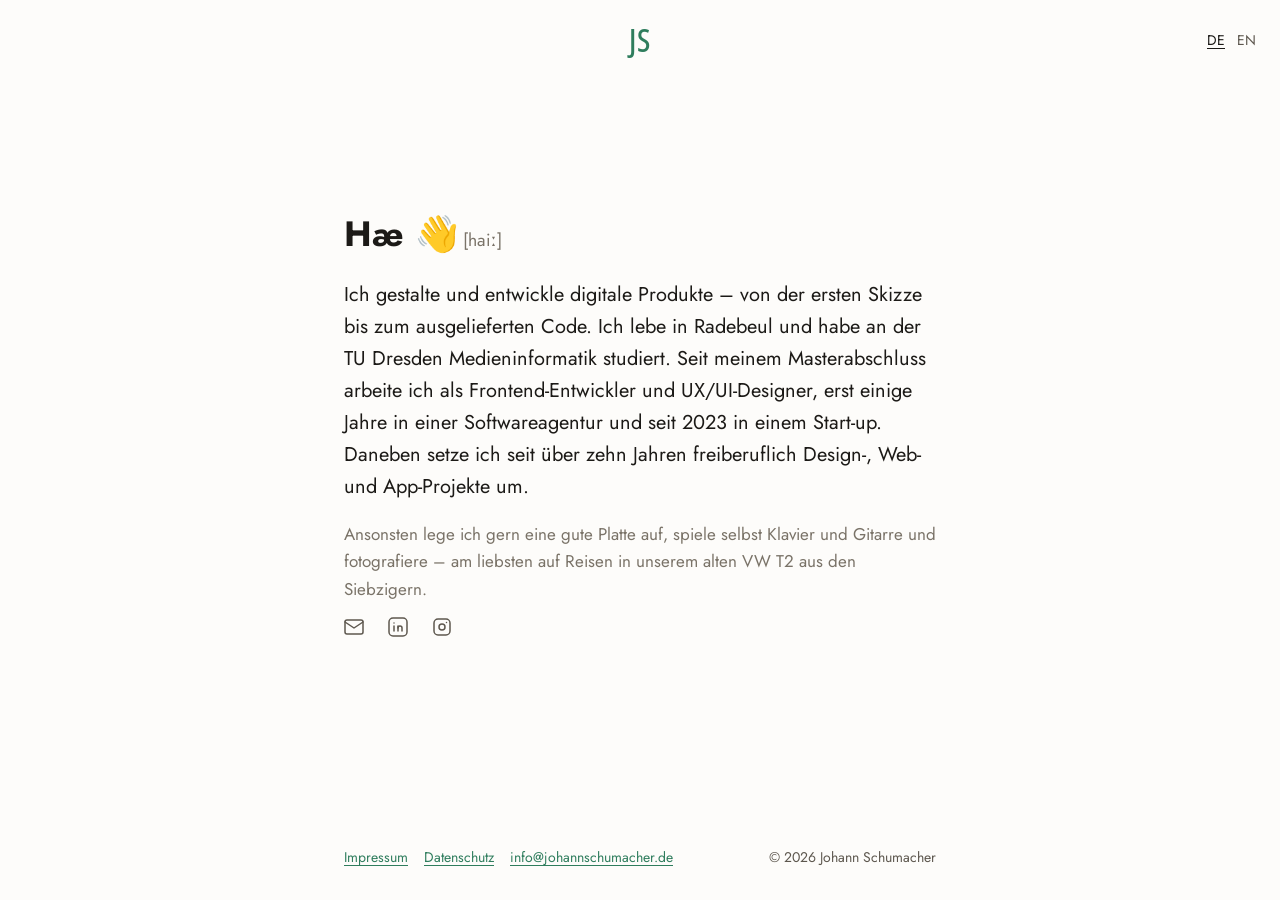
==== commit 2cad02b6: "Publish build from c90346c8dd6a82fe06a5a21243c456d98e399980" ====
--- a/index.html
+++ b/index.html
@@ -1,2 +1,2 @@
-<!DOCTYPE html><html lang="de"><head><meta charset="utf-8"><meta name="viewport" content="width=device-width, initial-scale=1"><title>Johann Schumacher — UX/UI-Design und Frontend-Entwicklung</title><meta name="description" content="Frontend-Entwickler und UX/UI-Designer aus Radebeul bei Dresden. Von der ersten Skizze bis zum ausgelieferten Code."><link rel="canonical" href="https://www.johannschumacher.de/"><link rel="alternate" hreflang="de" href="https://www.johannschumacher.de/"><link rel="alternate" hreflang="en" href="https://www.johannschumacher.de/en/"><link rel="alternate" hreflang="x-default" href="https://www.johannschumacher.de/"><meta property="og:type" content="website"><meta property="og:title" content="Johann Schumacher — UX/UI-Design und Frontend-Entwicklung"><meta property="og:description" content="Frontend-Entwickler und UX/UI-Designer aus Radebeul bei Dresden. Von der ersten Skizze bis zum ausgelieferten Code."><meta property="og:url" content="https://www.johannschumacher.de/"><meta property="og:locale" content="de_DE"><meta property="og:site_name" content="Johann Schumacher"><meta name="theme-color" content="#fdfcfa"><link rel="icon" href="/favicon.ico" sizes="32x32"><link rel="icon" href="/img/icon.png" type="image/png"><link rel="sitemap" href="/sitemap-index.xml"><link rel="preload" href="/fonts/jost-latin-var.woff2" as="font" type="font/woff2" crossorigin><link rel="preload" href="/fonts/open-sans-condensed-500-js.woff2" as="font" type="font/woff2" crossorigin><style>@font-face{font-family:Jost;src:url(/fonts/jost-latin-var.woff2)format("woff2-variations");font-weight:100 900;font-style:normal;font-display:swap}@font-face{font-family:Open Sans Condensed;src:url(/fonts/open-sans-condensed-500-js.woff2)format("woff2");font-weight:500;font-style:normal;font-display:swap}:root{color-scheme:light;--bg:#fdfcfa;--bg-subtle:#f2efe9;--fg:#1c1a17;--fg-muted:#5d574e;--fg-quiet:#7a7368;--fg-subtle:#a59e93;--accent:#2f7d5d;--accent-contrast:#fff;--rule:#ddd7cc;--mark-bg:#fff2b8;--mark-fg:#33302a;--rsd:#a8261c;--rsd-subtle:#f7e6e3;--shadow:#1c1a1759;--logo-size:2rem;--font-logo:"Open Sans Condensed", "Arial Narrow", sans-serif;--font-sans:"Jost", var(--font-system);--font-system:system-ui, -apple-system, "Segoe UI", Roboto, "Helvetica Neue", Arial, sans-serif;--measure:62ch;--step--1:.875rem;--step-0:1rem;--step-1:1.25rem;--step-2:1.6rem;--step-3:2.2rem;--space:1.5rem;--page-max:40rem}*,:before,:after{box-sizing:border-box}body{background:var(--bg);color:var(--fg);font-family:var(--font-sans);font-size:var(--step-0);flex-direction:column;min-height:100vh;margin:0;line-height:1.6;display:flex}h1,h2,h3{text-wrap:balance;margin:0;line-height:1.2}h1{font-size:var(--step-3)}h2{font-size:var(--step-2)}h3{font-size:var(--step-1)}p{margin:0}a{color:var(--accent);text-underline-offset:.2em}a:hover{text-decoration:none}:focus-visible{outline:2px solid var(--accent);outline-offset:3px}mark{background:var(--mark-bg);color:var(--mark-fg);padding:.1em .3em}.prose{max-width:var(--measure)}.wrap{width:100%;max-width:var(--page-max);padding-inline:var(--space);margin-inline:auto}.skip-link{inset-inline-start:-100vw;z-index:10;background:var(--accent);color:var(--accent-contrast);padding:.6rem 1rem;text-decoration:none;position:absolute;top:0}.skip-link:focus{inset-inline-start:0}.site-header{top:0;padding:var(--space);font-size:var(--step--1);grid-template-columns:1fr auto 1fr;align-items:center;display:grid;position:absolute;inset-inline:0}.site-header .logo{grid-column:2}.site-header .lang-switcher{grid-column:3;justify-self:end}nav ul{flex-wrap:wrap;gap:1rem;margin:0;padding:0;list-style:none;display:flex}main{padding-block:calc(var(--space) * 4) calc(var(--space) * 2);gap:calc(var(--space) * 2);flex-direction:column;flex:1;display:flex}main>*{width:100%}.stack{gap:var(--space);flex-direction:column;display:flex}.lead{font-size:var(--step-1)}.pronunciation{color:var(--fg-subtle);letter-spacing:.02em;margin-inline-start:.2em;font-size:.5em;font-weight:400}.aside{color:var(--fg-quiet);margin-block-start:calc(var(--space) * -.25);font-size:1.0625rem}.main--centered{justify-content:center}.logo{font-family:var(--font-logo);font-weight:500;font-size:var(--logo-size);letter-spacing:.02em;color:var(--accent);line-height:1;text-decoration:none}.detail-list{gap:.35rem var(--space);margin:0;display:grid}.detail-list dt{margin-top:.75rem;font-weight:600}.detail-list dt:first-child{margin-top:0}.detail-list dd{margin:0}@media (width>=40rem){.detail-list{grid-template-columns:minmax(12rem,auto) 1fr}.detail-list dt{margin-top:0}}.site-footer{padding-block:var(--space);color:var(--fg-muted);font-size:var(--step--1)}.site-footer .wrap{gap:.75rem var(--space);flex-wrap:wrap;justify-content:space-between;align-items:center;display:flex}.social-links{margin:0;gap:1rem;margin-block-start:calc(var(--space) * -.5);margin-inline-start:-.125rem;padding:0;list-style:none;display:flex}.social-links a{color:var(--fg-muted);transition:color .15s;display:block}.social-links a:hover{color:var(--fg)}.social-links svg{width:1.5rem;height:1.5rem;display:block}.lang-switcher ul{gap:.75rem}.lang-switcher a{color:var(--fg-muted);text-decoration:none}.lang-switcher a:hover{color:var(--fg)}.lang-switcher [aria-current=true]{color:var(--fg);text-underline-offset:.2em;text-decoration:underline}@media (prefers-reduced-motion:reduce){*,:before,:after{transition-duration:.01ms!important;animation-duration:.01ms!important}}
-</style></head><body><a class="skip-link" href="#main">Zum Inhalt springen</a><header class="site-header"><span class="logo" aria-hidden="true">JS</span><nav class="lang-switcher" aria-label="Sprache / Language"><ul><li><span aria-current="true" lang="de" title="Deutsch">DE</span></li><li><a href="/en/" lang="en" hreflang="en" title="English">EN</a></li></ul></nav></header><main id="main" class="main--centered"><div class="wrap stack"><section class="stack"><h1><span lang="is" title="Isländisch für „Hallo“">Hæ</span> 👋<span class="pronunciation" aria-hidden="true">[haiː]</span></h1><p class="lead">Ich gestalte und entwickle digitale Produkte – von der ersten Skizze bis zum ausgelieferten Code. Ich lebe in Radebeul und habe an der TU&nbsp;Dresden Medieninformatik studiert. Seit meinem Masterabschluss arbeite ich als Frontend-Entwickler und UX/UI-Designer, erst einige Jahre in einer Softwareagentur und seit 2023 in einem Start-up. Daneben setze ich seit über zehn Jahren freiberuflich Design-, Web- und App-Projekte um.</p><p class="aside">Ansonsten lege ich gern eine gute Platte auf, spiele selbst Klavier und Gitarre und fotografiere – am liebsten auf Reisen in unserem alten VW&nbsp;T2 aus den Siebzigern.</p><ul class="social-links"><li><a href="mailto:info@johannschumacher.de" aria-label="E-Mail an info@johannschumacher.de" title="E-Mail an info@johannschumacher.de"><svg xmlns="http://www.w3.org/2000/svg" viewBox="0 0 24 24" fill="none" stroke="currentColor" stroke-width="1.5" stroke-linecap="round" stroke-linejoin="round" aria-hidden="true"><path d="M3 7a2 2 0 0 1 2 -2h14a2 2 0 0 1 2 2v10a2 2 0 0 1 -2 2h-14a2 2 0 0 1 -2 -2v-10"></path><path d="M3 7l9 6l9 -6"></path></svg></a></li><li><a href="https://de.linkedin.com/in/johann-schumacher-719b49a2" aria-label="LinkedIn (öffnet in neuem Tab)" title="LinkedIn" target="_blank" rel="me noopener"><svg xmlns="http://www.w3.org/2000/svg" viewBox="0 0 24 24" fill="none" stroke="currentColor" stroke-width="1.5" stroke-linecap="round" stroke-linejoin="round" aria-hidden="true"><path d="M8 11v5"></path><path d="M8 8v.01"></path><path d="M12 16v-5"></path><path d="M16 16v-3a2 2 0 1 0 -4 0"></path><path d="M3 7a4 4 0 0 1 4 -4h10a4 4 0 0 1 4 4v10a4 4 0 0 1 -4 4h-10a4 4 0 0 1 -4 -4l0 -10"></path></svg></a></li><li><a href="https://www.instagram.com/jsjohann/" aria-label="Instagram (öffnet in neuem Tab)" title="Instagram" target="_blank" rel="me noopener"><svg xmlns="http://www.w3.org/2000/svg" viewBox="0 0 24 24" fill="none" stroke="currentColor" stroke-width="1.5" stroke-linecap="round" stroke-linejoin="round" aria-hidden="true"><path d="M4 8a4 4 0 0 1 4 -4h8a4 4 0 0 1 4 4v8a4 4 0 0 1 -4 4h-8a4 4 0 0 1 -4 -4l0 -8"></path><path d="M9 12a3 3 0 1 0 6 0a3 3 0 0 0 -6 0"></path><path d="M16.5 7.5v.01"></path></svg></a></li></ul></section></div></main><footer class="site-footer"><div class="wrap"><nav aria-label="Fußzeile"><ul><li><a href="/impressum/">Impressum</a></li><li><a href="/datenschutz/">Datenschutz</a></li><li><a href="mailto:info@johannschumacher.de">info@johannschumacher.de</a></li></ul></nav><p>© 2026 Johann Schumacher</p></div></footer></body></html>+<!DOCTYPE html><html lang="de"><head><meta charset="utf-8"><meta name="viewport" content="width=device-width, initial-scale=1"><title>Johann Schumacher — UX/UI-Design und Frontend-Entwicklung</title><meta name="description" content="Frontend-Entwickler und UX/UI-Designer aus Radebeul bei Dresden. Von der ersten Skizze bis zum ausgelieferten Code."><link rel="canonical" href="https://www.johannschumacher.de/"><link rel="alternate" hreflang="de" href="https://www.johannschumacher.de/"><link rel="alternate" hreflang="en" href="https://www.johannschumacher.de/en/"><link rel="alternate" hreflang="x-default" href="https://www.johannschumacher.de/"><meta property="og:type" content="website"><meta property="og:title" content="Johann Schumacher — UX/UI-Design und Frontend-Entwicklung"><meta property="og:description" content="Frontend-Entwickler und UX/UI-Designer aus Radebeul bei Dresden. Von der ersten Skizze bis zum ausgelieferten Code."><meta property="og:url" content="https://www.johannschumacher.de/"><meta property="og:locale" content="de_DE"><meta property="og:locale:alternate" content="en_GB"><meta property="og:site_name" content="Johann Schumacher"><meta name="theme-color" content="#fdfcfa"><meta http-equiv="Content-Security-Policy" content="default-src 'self'; script-src 'self'; style-src 'self' 'unsafe-inline'; img-src 'self' data:; object-src 'none'; base-uri 'self'; form-action 'none'"><link rel="icon" href="/favicon.ico" sizes="32x32"><link rel="icon" href="/img/icon.png" type="image/png"><link rel="sitemap" href="/sitemap-index.xml"><link rel="preload" href="/fonts/jost-latin-var.woff2" as="font" type="font/woff2" crossorigin><link rel="preload" href="/fonts/open-sans-condensed-500-js.woff2" as="font" type="font/woff2" crossorigin><script type="application/ld+json">{"@context":"https://schema.org","@type":"Person","name":"Johann Schumacher","url":"https://www.johannschumacher.de/","jobTitle":"UX/UI-Designer und Frontend-Entwickler","address":{"@type":"PostalAddress","addressLocality":"Radebeul","addressCountry":"DE"},"alumniOf":{"@type":"CollegeOrUniversity","name":"Technische Universität Dresden"},"sameAs":["https://de.linkedin.com/in/johann-schumacher-719b49a2","https://www.instagram.com/jsjohann/"]}</script><style>@font-face{font-family:Jost;src:url(/fonts/jost-latin-var.woff2)format("woff2-variations");font-weight:100 900;font-style:normal;font-display:swap}@font-face{font-family:Open Sans Condensed;src:url(/fonts/open-sans-condensed-500-js.woff2)format("woff2");font-weight:500;font-style:normal;font-display:swap}:root{color-scheme:light;--bg:#fdfcfa;--bg-subtle:#f2efe9;--fg:#1c1a17;--fg-muted:#5d574e;--fg-quiet:#7a7368;--fg-subtle:#a59e93;--accent:#2f7d5d;--accent-contrast:#fff;--rule:#ddd7cc;--mark-bg:#fff2b8;--mark-fg:#33302a;--rsd:#a8261c;--rsd-subtle:#f7e6e3;--shadow:#1c1a1759;--device:#161513;--device-edge:#3d3a35;--logo-size:2rem;--font-logo:"Open Sans Condensed", "Arial Narrow", sans-serif;--font-sans:"Jost", var(--font-system);--font-system:system-ui, -apple-system, "Segoe UI", Roboto, "Helvetica Neue", Arial, sans-serif;--measure:62ch;--step--1:.875rem;--step-0:1rem;--step-1:1.25rem;--step-2:1.6rem;--step-3:2.2rem;--space:1.5rem;--page-max:40rem}*,:before,:after{box-sizing:border-box}body{background:var(--bg);color:var(--fg);font-family:var(--font-sans);font-size:var(--step-0);flex-direction:column;min-height:100dvh;margin:0;line-height:1.6;display:flex}h1,h2,h3{text-wrap:balance;margin:0;line-height:1.2}h1{font-size:var(--step-3)}h2{font-size:var(--step-2)}h3{font-size:var(--step-1)}p{margin:0}a{color:var(--accent);text-underline-offset:.2em}a:hover{text-decoration:none}a[data-email]:not([href]){color:inherit;text-decoration:none}a[data-email][data-nojs=hide]:not([href]),li:has(>a[data-email][data-nojs=hide]:not([href])){display:none}:focus-visible{outline:2px solid var(--accent);outline-offset:3px}mark{background:var(--mark-bg);color:var(--mark-fg);padding:.1em .3em}.prose{max-width:var(--measure)}.wrap{width:100%;max-width:var(--page-max);padding-inline:var(--space);margin-inline:auto}.skip-link{inset-inline-start:-100vw;z-index:10;background:var(--accent);color:var(--accent-contrast);padding:.6rem 1rem;text-decoration:none;position:absolute;top:0}.skip-link:focus{inset-inline-start:0}.site-header{top:0;padding:var(--space);font-size:var(--step--1);grid-template-columns:1fr auto 1fr;align-items:center;display:grid;position:absolute;inset-inline:0}.site-header .logo{grid-column:2}.site-header .lang-switcher{grid-column:3;justify-self:end}nav ul{flex-wrap:wrap;gap:1rem;margin:0;padding:0;list-style:none;display:flex}main{padding-block:calc(var(--space) * 4) calc(var(--space) * 2);gap:calc(var(--space) * 2);flex-direction:column;flex:1;display:flex}main>*{width:100%}.stack{gap:var(--space);flex-direction:column;display:flex}.lead{font-size:var(--step-1)}.pronunciation{color:var(--fg-quiet);letter-spacing:.02em;margin-inline-start:.2em;font-size:.5em;font-weight:400}.aside{color:var(--fg-quiet);margin-block-start:calc(var(--space) * -.25);font-size:1.0625rem}.main--centered{justify-content:center}.logo{font-family:var(--font-logo);font-weight:500;font-size:var(--logo-size);letter-spacing:.02em;color:var(--accent);line-height:1;text-decoration:none}.detail-list{gap:.35rem var(--space);margin:0;display:grid}.detail-list dt{margin-top:.75rem;font-weight:600}.detail-list dt:first-child{margin-top:0}.detail-list dd{margin:0}@media (width>=40rem){.detail-list{grid-template-columns:minmax(12rem,auto) 1fr}.detail-list dt{margin-top:0}}.site-footer{padding-block:var(--space);color:var(--fg-muted);font-size:var(--step--1)}.site-footer a{padding-block:.5rem;display:inline-block}.site-footer .wrap{gap:.75rem var(--space);flex-wrap:wrap;justify-content:space-between;align-items:center;display:flex}.social-links{margin:0;gap:0;margin-block-start:calc(var(--space) * -.5 - .625rem);margin-inline-start:-.75rem;padding:0;list-style:none;display:flex}.social-links a{color:var(--fg-muted);padding:.625rem;transition:color .15s;display:block}.social-links a:hover{color:var(--fg)}.social-links svg{width:1.5rem;height:1.5rem;display:block}.lang-switcher ul{gap:.75rem}.lang-switcher a{color:var(--fg-muted);text-decoration:none}.lang-switcher a:hover{color:var(--fg)}.lang-switcher [aria-current=true]{color:var(--fg);text-underline-offset:.2em;text-decoration:underline}@media (prefers-reduced-motion:reduce){*,:before,:after{transition-duration:.01ms!important;animation-duration:.01ms!important}}.source-note{color:var(--fg-muted);font-size:var(--step--1)}
+</style></head><body><a class="skip-link" href="#main">Zum Inhalt springen</a><header class="site-header"><span class="logo" aria-hidden="true">JS</span><nav class="lang-switcher" aria-label="Sprache"><ul><li><span aria-current="true" lang="de" title="Deutsch">DE</span></li><li><a href="/en/" lang="en" hreflang="en" title="English">EN</a></li></ul></nav></header><main id="main" class="main--centered"><div class="wrap stack"><section class="stack"><h1><span lang="is" title="Isländisch für „Hallo“">Hæ</span> <span aria-hidden="true">👋</span><span class="pronunciation" aria-hidden="true">[haiː]</span></h1><p class="lead">Ich gestalte und entwickle digitale Produkte – von der ersten Skizze bis zum ausgelieferten Code. Ich lebe in Radebeul und habe an der TU&nbsp;Dresden Medieninformatik studiert. Seit meinem Masterabschluss arbeite ich als Frontend-Entwickler und UX/UI-Designer, erst einige Jahre in einer Softwareagentur und seit 2023 in einem Start-up. Daneben setze ich seit über zehn Jahren freiberuflich Design-, Web- und App-Projekte um.</p><p class="aside">Ansonsten lege ich gern eine gute Platte auf, spiele selbst Klavier und Gitarre und fotografiere – am liebsten auf Reisen in unserem alten VW&nbsp;T2 aus den Siebzigern.</p><ul class="social-links"><li><a data-email data-u="ofni" data-d="ed.rehcamuhcsnnahoj" data-nojs="hide" aria-label="E-Mail schreiben"><svg xmlns="http://www.w3.org/2000/svg" viewBox="0 0 24 24" fill="none" stroke="currentColor" stroke-width="1.5" stroke-linecap="round" stroke-linejoin="round" aria-hidden="true"><path d="M3 7a2 2 0 0 1 2 -2h14a2 2 0 0 1 2 2v10a2 2 0 0 1 -2 2h-14a2 2 0 0 1 -2 -2v-10"></path><path d="M3 7l9 6l9 -6"></path></svg></a><script type="module" src="/_astro/Email.astro_astro_type_script_index_0_lang.C67YyaIF.js"></script></li><li><a href="https://de.linkedin.com/in/johann-schumacher-719b49a2" aria-label="LinkedIn (öffnet in neuem Tab)" target="_blank" rel="me noopener noreferrer"><svg xmlns="http://www.w3.org/2000/svg" viewBox="0 0 24 24" fill="none" stroke="currentColor" stroke-width="1.5" stroke-linecap="round" stroke-linejoin="round" aria-hidden="true"><path d="M8 11v5"></path><path d="M8 8v.01"></path><path d="M12 16v-5"></path><path d="M16 16v-3a2 2 0 1 0 -4 0"></path><path d="M3 7a4 4 0 0 1 4 -4h10a4 4 0 0 1 4 4v10a4 4 0 0 1 -4 4h-10a4 4 0 0 1 -4 -4l0 -10"></path></svg></a></li><li><a href="https://www.instagram.com/jsjohann/" aria-label="Instagram (öffnet in neuem Tab)" target="_blank" rel="me noopener noreferrer"><svg xmlns="http://www.w3.org/2000/svg" viewBox="0 0 24 24" fill="none" stroke="currentColor" stroke-width="1.5" stroke-linecap="round" stroke-linejoin="round" aria-hidden="true"><path d="M4 8a4 4 0 0 1 4 -4h8a4 4 0 0 1 4 4v8a4 4 0 0 1 -4 4h-8a4 4 0 0 1 -4 -4l0 -8"></path><path d="M9 12a3 3 0 1 0 6 0a3 3 0 0 0 -6 0"></path><path d="M16.5 7.5v.01"></path></svg></a></li></ul></section></div></main><footer class="site-footer"><div class="wrap"><nav aria-label="Fußzeile"><ul><li><a href="/impressum/">Impressum</a></li><li><a href="/datenschutz/">Datenschutz</a></li><li><a data-email data-u="ofni" data-d="ed.rehcamuhcsnnahoj" data-reveal>info [at] johannschumacher [dot] de</a></li></ul></nav><p>© 2026 Johann Schumacher</p></div></footer></body></html>
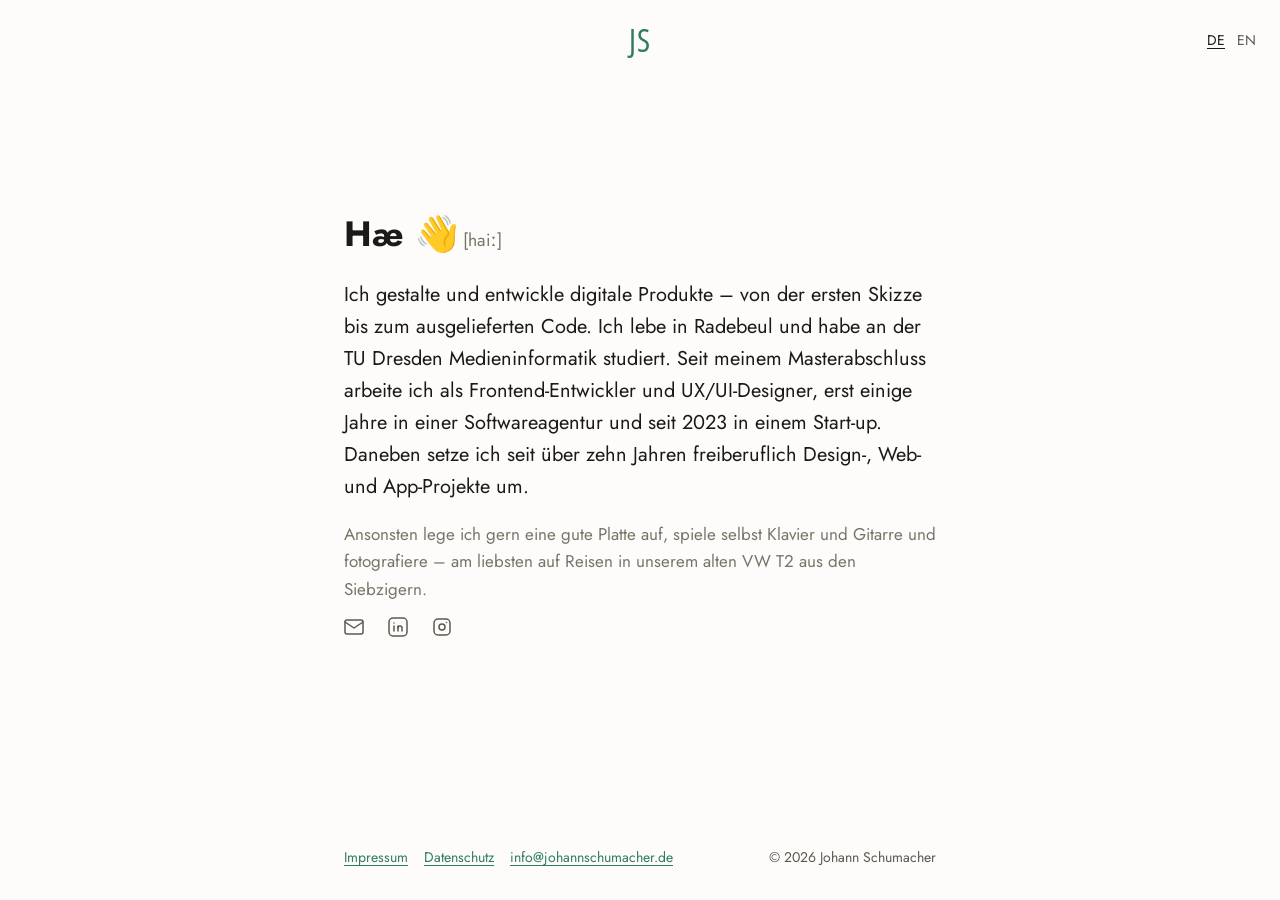
==== commit 9eeac901: "Publish build from 3ab735e5e8759c309341ec0c93087ab41e0c2031" ====
--- a/index.html
+++ b/index.html
@@ -1,2 +1,2 @@
-<!DOCTYPE html><html lang="de"><head><meta charset="utf-8"><meta name="viewport" content="width=device-width, initial-scale=1"><title>Johann Schumacher — UX/UI-Design und Frontend-Entwicklung</title><meta name="description" content="Frontend-Entwickler und UX/UI-Designer aus Radebeul bei Dresden. Von der ersten Skizze bis zum ausgelieferten Code."><link rel="canonical" href="https://www.johannschumacher.de/"><link rel="alternate" hreflang="de" href="https://www.johannschumacher.de/"><link rel="alternate" hreflang="en" href="https://www.johannschumacher.de/en/"><link rel="alternate" hreflang="x-default" href="https://www.johannschumacher.de/"><meta property="og:type" content="website"><meta property="og:title" content="Johann Schumacher — UX/UI-Design und Frontend-Entwicklung"><meta property="og:description" content="Frontend-Entwickler und UX/UI-Designer aus Radebeul bei Dresden. Von der ersten Skizze bis zum ausgelieferten Code."><meta property="og:url" content="https://www.johannschumacher.de/"><meta property="og:locale" content="de_DE"><meta property="og:locale:alternate" content="en_GB"><meta property="og:site_name" content="Johann Schumacher"><meta name="theme-color" content="#fdfcfa"><meta http-equiv="Content-Security-Policy" content="default-src 'self'; script-src 'self'; style-src 'self' 'unsafe-inline'; img-src 'self' data:; object-src 'none'; base-uri 'self'; form-action 'none'"><link rel="icon" href="/favicon.ico" sizes="32x32"><link rel="icon" href="/img/icon.png" type="image/png"><link rel="sitemap" href="/sitemap-index.xml"><link rel="preload" href="/fonts/jost-latin-var.woff2" as="font" type="font/woff2" crossorigin><link rel="preload" href="/fonts/open-sans-condensed-500-js.woff2" as="font" type="font/woff2" crossorigin><script type="application/ld+json">{"@context":"https://schema.org","@type":"Person","name":"Johann Schumacher","url":"https://www.johannschumacher.de/","jobTitle":"UX/UI-Designer und Frontend-Entwickler","address":{"@type":"PostalAddress","addressLocality":"Radebeul","addressCountry":"DE"},"alumniOf":{"@type":"CollegeOrUniversity","name":"Technische Universität Dresden"},"sameAs":["https://de.linkedin.com/in/johann-schumacher-719b49a2","https://www.instagram.com/jsjohann/"]}</script><style>@font-face{font-family:Jost;src:url(/fonts/jost-latin-var.woff2)format("woff2-variations");font-weight:100 900;font-style:normal;font-display:swap}@font-face{font-family:Open Sans Condensed;src:url(/fonts/open-sans-condensed-500-js.woff2)format("woff2");font-weight:500;font-style:normal;font-display:swap}:root{color-scheme:light;--bg:#fdfcfa;--bg-subtle:#f2efe9;--fg:#1c1a17;--fg-muted:#5d574e;--fg-quiet:#7a7368;--fg-subtle:#a59e93;--accent:#2f7d5d;--accent-contrast:#fff;--rule:#ddd7cc;--mark-bg:#fff2b8;--mark-fg:#33302a;--rsd:#a8261c;--rsd-subtle:#f7e6e3;--shadow:#1c1a1759;--device:#161513;--device-edge:#3d3a35;--logo-size:2rem;--font-logo:"Open Sans Condensed", "Arial Narrow", sans-serif;--font-sans:"Jost", var(--font-system);--font-system:system-ui, -apple-system, "Segoe UI", Roboto, "Helvetica Neue", Arial, sans-serif;--measure:62ch;--step--1:.875rem;--step-0:1rem;--step-1:1.25rem;--step-2:1.6rem;--step-3:2.2rem;--space:1.5rem;--page-max:40rem}*,:before,:after{box-sizing:border-box}body{background:var(--bg);color:var(--fg);font-family:var(--font-sans);font-size:var(--step-0);flex-direction:column;min-height:100dvh;margin:0;line-height:1.6;display:flex}h1,h2,h3{text-wrap:balance;margin:0;line-height:1.2}h1{font-size:var(--step-3)}h2{font-size:var(--step-2)}h3{font-size:var(--step-1)}p{margin:0}a{color:var(--accent);text-underline-offset:.2em}a:hover{text-decoration:none}a[data-email]:not([href]){color:inherit;text-decoration:none}a[data-email][data-nojs=hide]:not([href]),li:has(>a[data-email][data-nojs=hide]:not([href])){display:none}:focus-visible{outline:2px solid var(--accent);outline-offset:3px}mark{background:var(--mark-bg);color:var(--mark-fg);padding:.1em .3em}.prose{max-width:var(--measure)}.wrap{width:100%;max-width:var(--page-max);padding-inline:var(--space);margin-inline:auto}.skip-link{inset-inline-start:-100vw;z-index:10;background:var(--accent);color:var(--accent-contrast);padding:.6rem 1rem;text-decoration:none;position:absolute;top:0}.skip-link:focus{inset-inline-start:0}.site-header{top:0;padding:var(--space);font-size:var(--step--1);grid-template-columns:1fr auto 1fr;align-items:center;display:grid;position:absolute;inset-inline:0}.site-header .logo{grid-column:2}.site-header .lang-switcher{grid-column:3;justify-self:end}nav ul{flex-wrap:wrap;gap:1rem;margin:0;padding:0;list-style:none;display:flex}main{padding-block:calc(var(--space) * 4) calc(var(--space) * 2);gap:calc(var(--space) * 2);flex-direction:column;flex:1;display:flex}main>*{width:100%}.stack{gap:var(--space);flex-direction:column;display:flex}.lead{font-size:var(--step-1)}.pronunciation{color:var(--fg-quiet);letter-spacing:.02em;margin-inline-start:.2em;font-size:.5em;font-weight:400}.aside{color:var(--fg-quiet);margin-block-start:calc(var(--space) * -.25);font-size:1.0625rem}.main--centered{justify-content:center}.logo{font-family:var(--font-logo);font-weight:500;font-size:var(--logo-size);letter-spacing:.02em;color:var(--accent);line-height:1;text-decoration:none}.detail-list{gap:.35rem var(--space);margin:0;display:grid}.detail-list dt{margin-top:.75rem;font-weight:600}.detail-list dt:first-child{margin-top:0}.detail-list dd{margin:0}@media (width>=40rem){.detail-list{grid-template-columns:minmax(12rem,auto) 1fr}.detail-list dt{margin-top:0}}.site-footer{padding-block:var(--space);color:var(--fg-muted);font-size:var(--step--1)}.site-footer a{padding-block:.5rem;display:inline-block}.site-footer .wrap{gap:.75rem var(--space);flex-wrap:wrap;justify-content:space-between;align-items:center;display:flex}.social-links{margin:0;gap:0;margin-block-start:calc(var(--space) * -.5 - .625rem);margin-inline-start:-.75rem;padding:0;list-style:none;display:flex}.social-links a{color:var(--fg-muted);padding:.625rem;transition:color .15s;display:block}.social-links a:hover{color:var(--fg)}.social-links svg{width:1.5rem;height:1.5rem;display:block}.lang-switcher ul{gap:.75rem}.lang-switcher a{color:var(--fg-muted);text-decoration:none}.lang-switcher a:hover{color:var(--fg)}.lang-switcher [aria-current=true]{color:var(--fg);text-underline-offset:.2em;text-decoration:underline}@media (prefers-reduced-motion:reduce){*,:before,:after{transition-duration:.01ms!important;animation-duration:.01ms!important}}.source-note{color:var(--fg-muted);font-size:var(--step--1)}
+<!DOCTYPE html><html lang="de"><head><meta charset="utf-8"><meta name="viewport" content="width=device-width, initial-scale=1"><title>Johann Schumacher — UX/UI-Design und Frontend-Entwicklung</title><meta name="description" content="Frontend-Entwickler und UX/UI-Designer aus Radebeul bei Dresden. Von der ersten Skizze bis zum ausgelieferten Code."><link rel="canonical" href="https://www.johannschumacher.de/"><link rel="alternate" hreflang="de" href="https://www.johannschumacher.de/"><link rel="alternate" hreflang="en" href="https://www.johannschumacher.de/en/"><link rel="alternate" hreflang="x-default" href="https://www.johannschumacher.de/"><meta property="og:type" content="website"><meta property="og:title" content="Johann Schumacher — UX/UI-Design und Frontend-Entwicklung"><meta property="og:description" content="Frontend-Entwickler und UX/UI-Designer aus Radebeul bei Dresden. Von der ersten Skizze bis zum ausgelieferten Code."><meta property="og:url" content="https://www.johannschumacher.de/"><meta property="og:locale" content="de_DE"><meta property="og:locale:alternate" content="en_GB"><meta property="og:site_name" content="Johann Schumacher"><meta name="theme-color" content="#fdfcfa"><meta http-equiv="Content-Security-Policy" content="default-src 'self'; script-src 'self'; style-src 'self' 'unsafe-inline'; img-src 'self' data:; object-src 'none'; base-uri 'self'; form-action 'none'"><link rel="icon" href="/favicon.ico" sizes="32x32"><link rel="icon" href="/img/icon.png" type="image/png"><link rel="sitemap" href="/sitemap-index.xml"><link rel="preload" href="/fonts/jost-latin-var.woff2" as="font" type="font/woff2" crossorigin><link rel="preload" href="/fonts/open-sans-condensed-400-js.woff2" as="font" type="font/woff2" crossorigin><script type="application/ld+json">{"@context":"https://schema.org","@type":"Person","name":"Johann Schumacher","url":"https://www.johannschumacher.de/","jobTitle":"UX/UI-Designer und Frontend-Entwickler","address":{"@type":"PostalAddress","addressLocality":"Radebeul","addressCountry":"DE"},"alumniOf":{"@type":"CollegeOrUniversity","name":"Technische Universität Dresden"},"sameAs":["https://de.linkedin.com/in/johann-schumacher-719b49a2","https://www.instagram.com/jsjohann/"]}</script><style>@font-face{font-family:Jost;src:url(/fonts/jost-latin-var.woff2)format("woff2-variations");font-weight:100 900;font-style:normal;font-display:swap}@font-face{font-family:Open Sans Condensed;src:url(/fonts/open-sans-condensed-400-js.woff2)format("woff2");font-weight:400;font-style:normal;font-display:swap}:root{color-scheme:light;--bg:#fdfcfa;--bg-subtle:#f2efe9;--fg:#1c1a17;--fg-muted:#5d574e;--fg-quiet:#7a7368;--fg-subtle:#a59e93;--accent:#2f7d5d;--accent-contrast:#fff;--rule:#ddd7cc;--mark-bg:#fff2b8;--mark-fg:#33302a;--rsd:#a8261c;--rsd-subtle:#f7e6e3;--shadow:#1c1a1759;--device:#161513;--device-edge:#3d3a35;--logo-size:2rem;--font-logo:"Open Sans Condensed", "Arial Narrow", sans-serif;--font-sans:"Jost", var(--font-system);--font-system:system-ui, -apple-system, "Segoe UI", Roboto, "Helvetica Neue", Arial, sans-serif;--measure:62ch;--step--1:.875rem;--step-0:1rem;--step-1:1.25rem;--step-2:1.6rem;--step-3:2.2rem;--space:1.5rem;--page-max:40rem}*,:before,:after{box-sizing:border-box}body{background:var(--bg);color:var(--fg);font-family:var(--font-sans);font-size:var(--step-0);flex-direction:column;min-height:100dvh;margin:0;line-height:1.6;display:flex}h1,h2,h3{text-wrap:balance;margin:0;line-height:1.2}h1{font-size:var(--step-3)}h2{font-size:var(--step-2)}h3{font-size:var(--step-1)}p{margin:0}a{color:var(--accent);text-underline-offset:.2em}a:hover{text-decoration:none}a[data-email]:not([href]){color:inherit;text-decoration:none}a[data-email][data-nojs=hide]:not([href]),li:has(>a[data-email][data-nojs=hide]:not([href])){display:none}:focus-visible{outline:2px solid var(--accent);outline-offset:3px}mark{background:var(--mark-bg);color:var(--mark-fg);padding:.1em .3em}.prose{max-width:var(--measure)}.wrap{width:100%;max-width:var(--page-max);padding-inline:var(--space);margin-inline:auto}.skip-link{inset-inline-start:-100vw;z-index:10;background:var(--accent);color:var(--accent-contrast);padding:.6rem 1rem;text-decoration:none;position:absolute;top:0}.skip-link:focus{inset-inline-start:0}.site-header{top:0;padding:var(--space);font-size:var(--step--1);grid-template-columns:1fr auto 1fr;align-items:center;display:grid;position:absolute;inset-inline:0}.site-header .logo{grid-column:2}.site-header .lang-switcher{grid-column:3;justify-self:end}nav ul{flex-wrap:wrap;gap:1rem;margin:0;padding:0;list-style:none;display:flex}main{padding-block:calc(var(--space) * 4) calc(var(--space) * 2);gap:calc(var(--space) * 2);flex-direction:column;flex:1;display:flex}main>*{width:100%}.stack{gap:var(--space);flex-direction:column;display:flex}.lead{font-size:var(--step-1)}.pronunciation{color:var(--fg-quiet);letter-spacing:.02em;margin-inline-start:.2em;font-size:.5em;font-weight:400}.aside{color:var(--fg-quiet);margin-block-start:calc(var(--space) * -.25);font-size:1.0625rem}.main--centered{justify-content:center}.logo{font-family:var(--font-logo);font-weight:400;font-size:var(--logo-size);letter-spacing:.02em;color:var(--accent);line-height:1;text-decoration:none}.detail-list{gap:.35rem var(--space);margin:0;display:grid}.detail-list dt{margin-top:.75rem;font-weight:600}.detail-list dt:first-child{margin-top:0}.detail-list dd{margin:0}@media (width>=40rem){.detail-list{grid-template-columns:minmax(12rem,auto) 1fr}.detail-list dt{margin-top:0}}.site-footer{padding-block:var(--space);color:var(--fg-muted);font-size:var(--step--1)}.site-footer a{padding-block:.5rem;display:inline-block}.site-footer .wrap{gap:.75rem var(--space);flex-wrap:wrap;justify-content:space-between;align-items:center;display:flex}.social-links{margin:0;gap:0;margin-block-start:calc(var(--space) * -.5 - .625rem);margin-inline-start:-.75rem;padding:0;list-style:none;display:flex}.social-links a{color:var(--fg-muted);padding:.625rem;transition:color .15s;display:block}.social-links a:hover{color:var(--fg)}.social-links svg{width:1.5rem;height:1.5rem;display:block}.lang-switcher ul{gap:.75rem}.lang-switcher a{color:var(--fg-muted);text-decoration:none}.lang-switcher a:hover{color:var(--fg)}.lang-switcher [aria-current=true]{color:var(--fg);text-underline-offset:.2em;text-decoration:underline}@media (prefers-reduced-motion:reduce){*,:before,:after{transition-duration:.01ms!important;animation-duration:.01ms!important}}.source-note{color:var(--fg-muted);font-size:var(--step--1)}
 </style></head><body><a class="skip-link" href="#main">Zum Inhalt springen</a><header class="site-header"><span class="logo" aria-hidden="true">JS</span><nav class="lang-switcher" aria-label="Sprache"><ul><li><span aria-current="true" lang="de" title="Deutsch">DE</span></li><li><a href="/en/" lang="en" hreflang="en" title="English">EN</a></li></ul></nav></header><main id="main" class="main--centered"><div class="wrap stack"><section class="stack"><h1><span lang="is" title="Isländisch für „Hallo“">Hæ</span> <span aria-hidden="true">👋</span><span class="pronunciation" aria-hidden="true">[haiː]</span></h1><p class="lead">Ich gestalte und entwickle digitale Produkte – von der ersten Skizze bis zum ausgelieferten Code. Ich lebe in Radebeul und habe an der TU&nbsp;Dresden Medieninformatik studiert. Seit meinem Masterabschluss arbeite ich als Frontend-Entwickler und UX/UI-Designer, erst einige Jahre in einer Softwareagentur und seit 2023 in einem Start-up. Daneben setze ich seit über zehn Jahren freiberuflich Design-, Web- und App-Projekte um.</p><p class="aside">Ansonsten lege ich gern eine gute Platte auf, spiele selbst Klavier und Gitarre und fotografiere – am liebsten auf Reisen in unserem alten VW&nbsp;T2 aus den Siebzigern.</p><ul class="social-links"><li><a data-email data-u="ofni" data-d="ed.rehcamuhcsnnahoj" data-nojs="hide" aria-label="E-Mail schreiben"><svg xmlns="http://www.w3.org/2000/svg" viewBox="0 0 24 24" fill="none" stroke="currentColor" stroke-width="1.5" stroke-linecap="round" stroke-linejoin="round" aria-hidden="true"><path d="M3 7a2 2 0 0 1 2 -2h14a2 2 0 0 1 2 2v10a2 2 0 0 1 -2 2h-14a2 2 0 0 1 -2 -2v-10"></path><path d="M3 7l9 6l9 -6"></path></svg></a><script type="module" src="/_astro/Email.astro_astro_type_script_index_0_lang.C67YyaIF.js"></script></li><li><a href="https://de.linkedin.com/in/johann-schumacher-719b49a2" aria-label="LinkedIn (öffnet in neuem Tab)" target="_blank" rel="me noopener noreferrer"><svg xmlns="http://www.w3.org/2000/svg" viewBox="0 0 24 24" fill="none" stroke="currentColor" stroke-width="1.5" stroke-linecap="round" stroke-linejoin="round" aria-hidden="true"><path d="M8 11v5"></path><path d="M8 8v.01"></path><path d="M12 16v-5"></path><path d="M16 16v-3a2 2 0 1 0 -4 0"></path><path d="M3 7a4 4 0 0 1 4 -4h10a4 4 0 0 1 4 4v10a4 4 0 0 1 -4 4h-10a4 4 0 0 1 -4 -4l0 -10"></path></svg></a></li><li><a href="https://www.instagram.com/jsjohann/" aria-label="Instagram (öffnet in neuem Tab)" target="_blank" rel="me noopener noreferrer"><svg xmlns="http://www.w3.org/2000/svg" viewBox="0 0 24 24" fill="none" stroke="currentColor" stroke-width="1.5" stroke-linecap="round" stroke-linejoin="round" aria-hidden="true"><path d="M4 8a4 4 0 0 1 4 -4h8a4 4 0 0 1 4 4v8a4 4 0 0 1 -4 4h-8a4 4 0 0 1 -4 -4l0 -8"></path><path d="M9 12a3 3 0 1 0 6 0a3 3 0 0 0 -6 0"></path><path d="M16.5 7.5v.01"></path></svg></a></li></ul></section></div></main><footer class="site-footer"><div class="wrap"><nav aria-label="Fußzeile"><ul><li><a href="/impressum/">Impressum</a></li><li><a href="/datenschutz/">Datenschutz</a></li><li><a data-email data-u="ofni" data-d="ed.rehcamuhcsnnahoj" data-reveal>info [at] johannschumacher [dot] de</a></li></ul></nav><p>© 2026 Johann Schumacher</p></div></footer></body></html>
